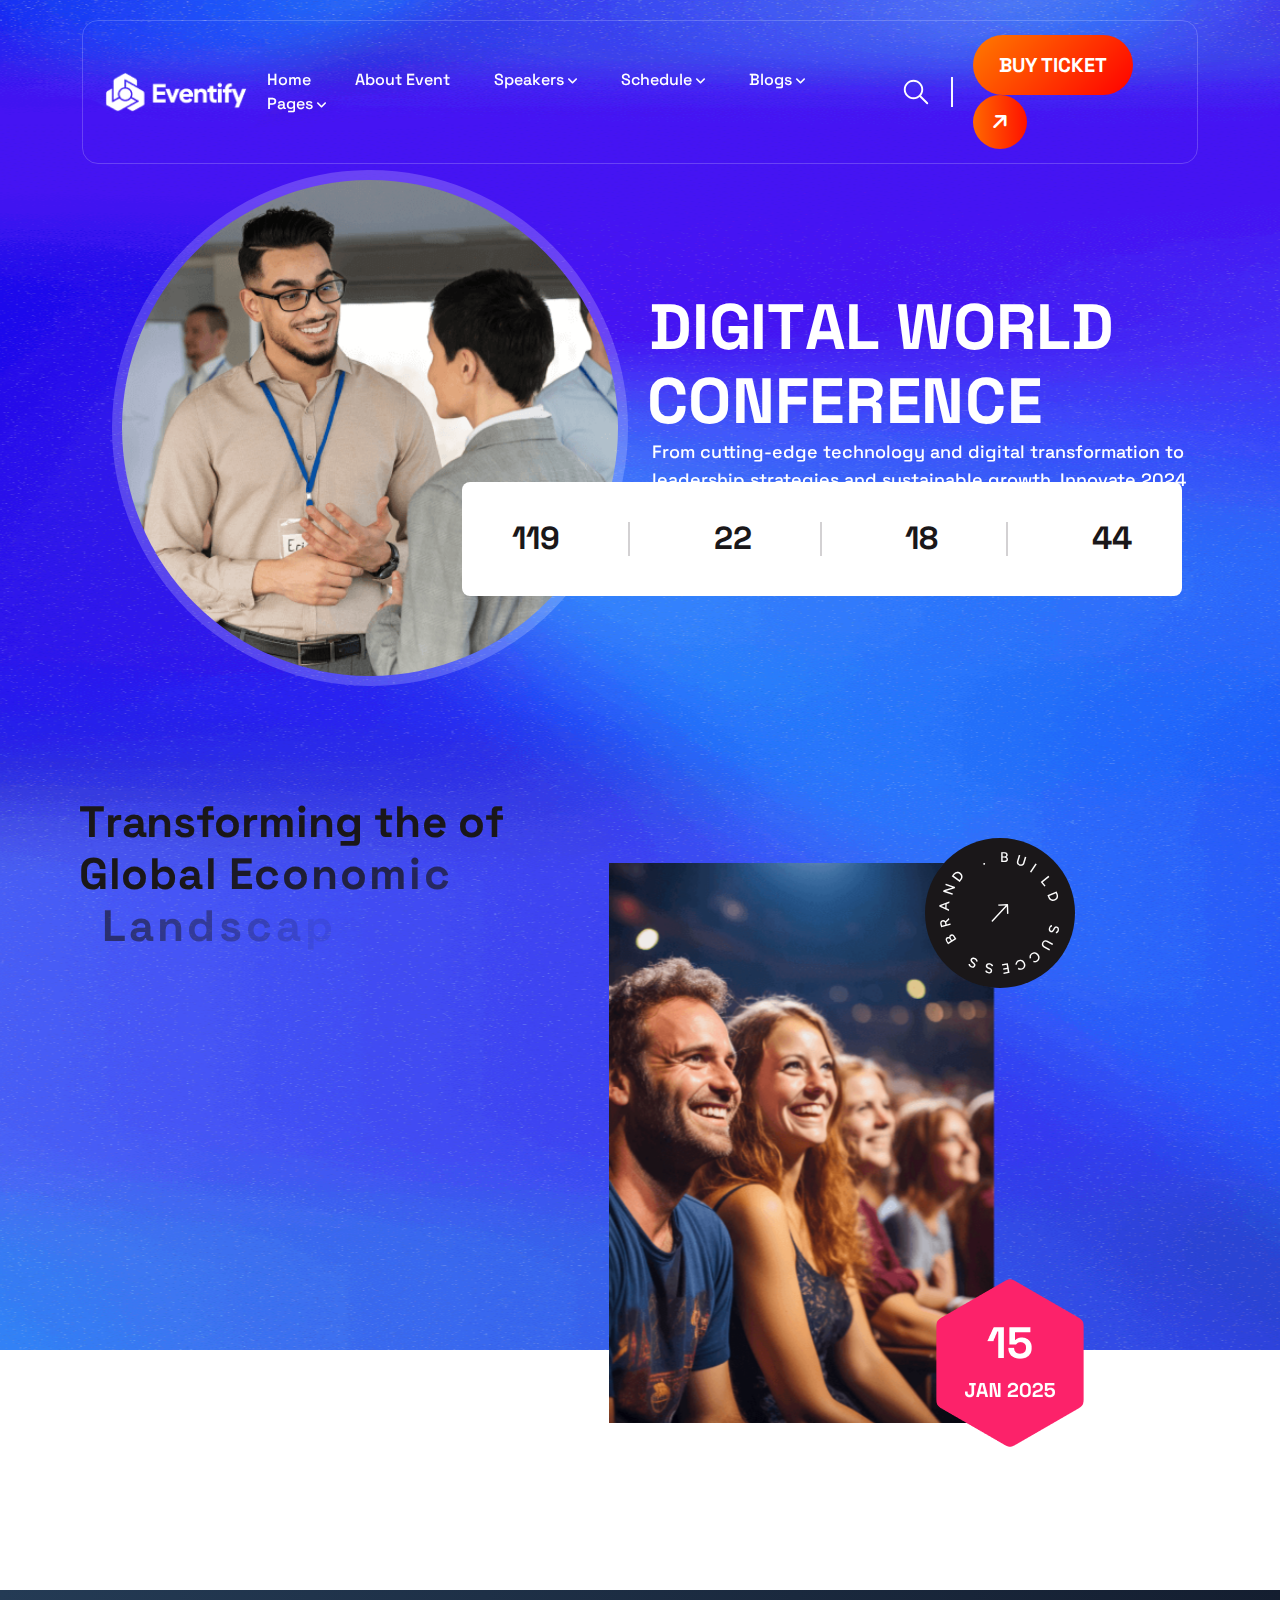
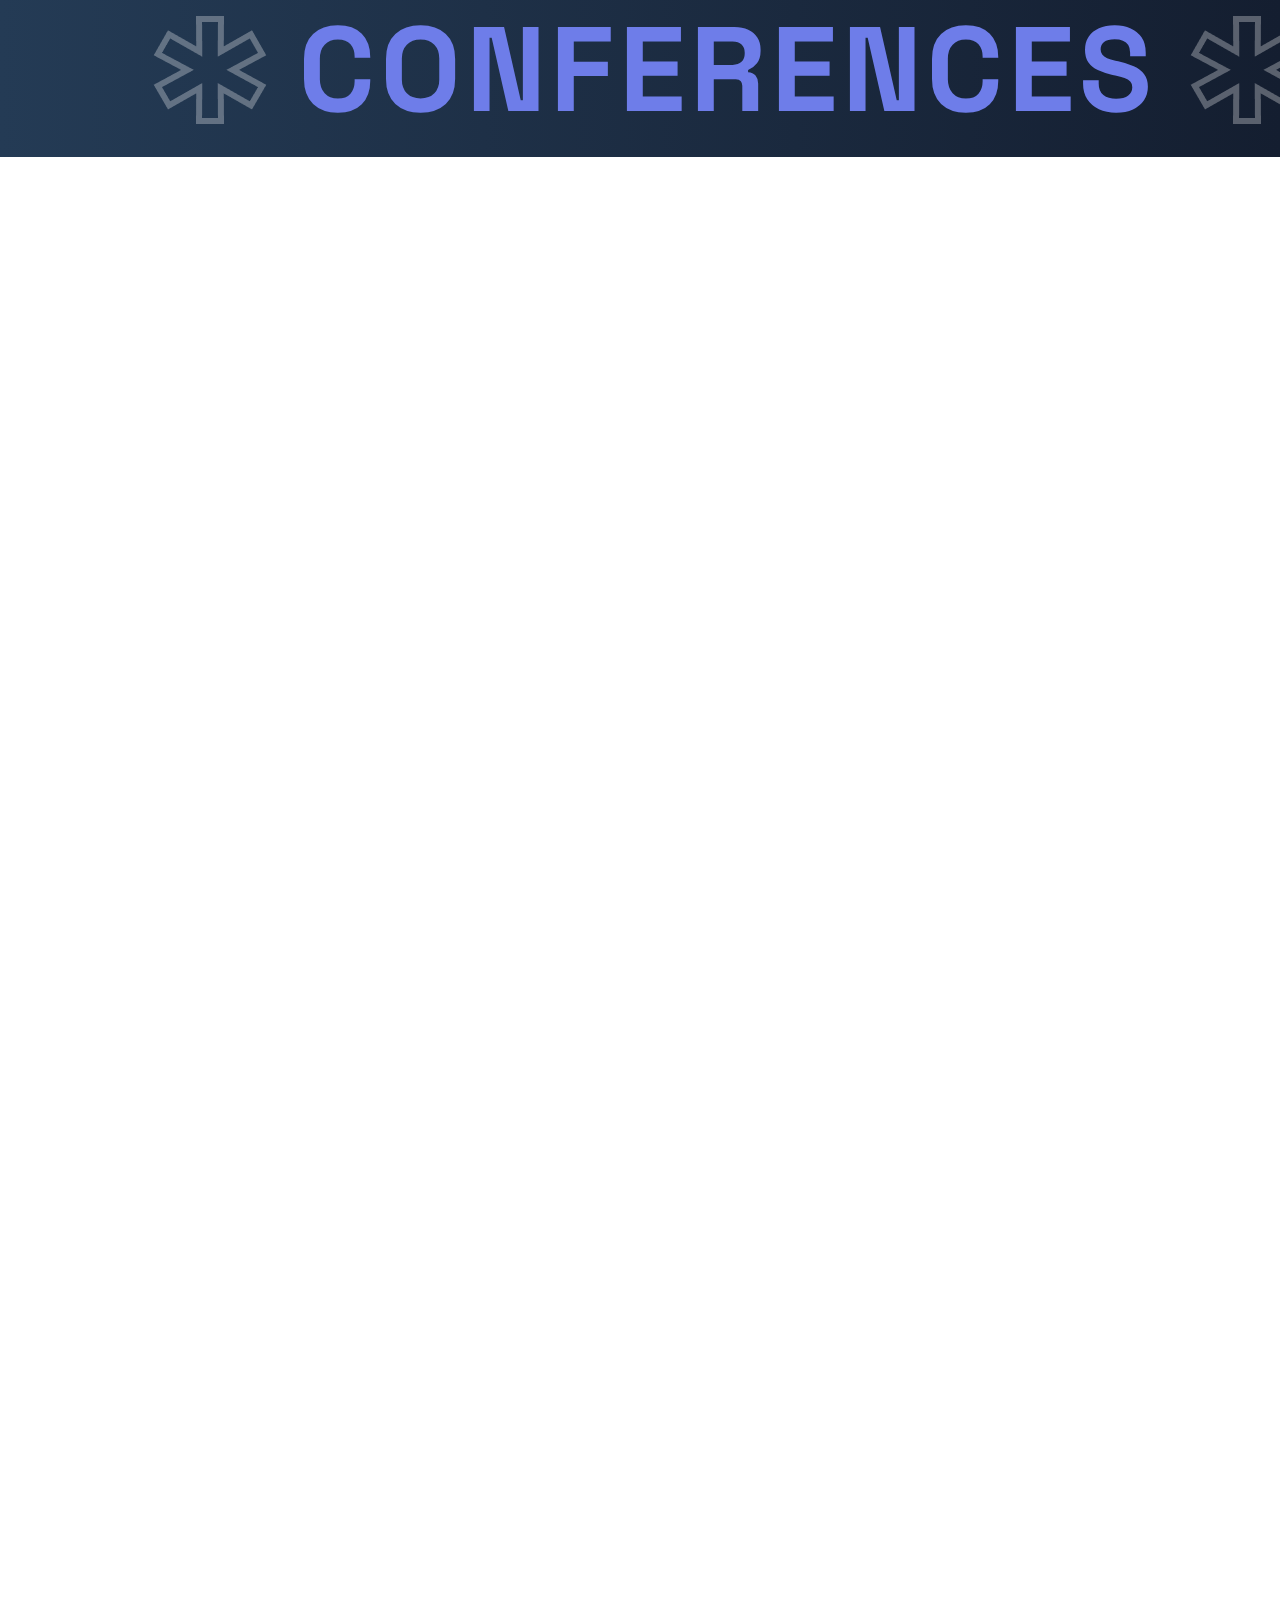
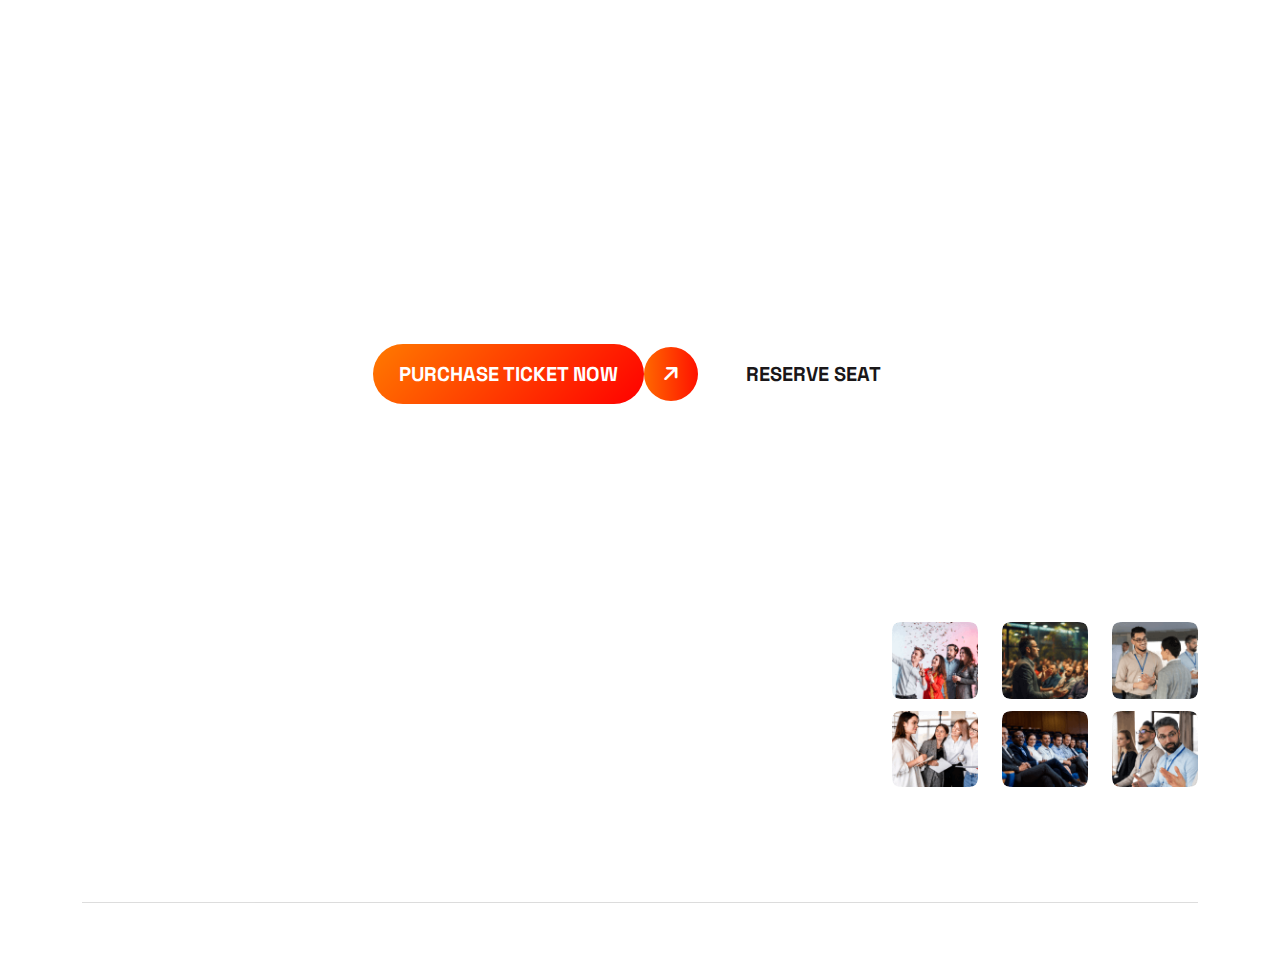
==== index.html @ be61354d "Initial commit" ====
<!DOCTYPE html>
<html lang="en">

<head>
	<meta charset="UTF-8" />
	<meta name="viewport" content="width=device-width, initial-scale=1.0" />
	<title>Eventify- Event And Conference Theme</title>

	<!--=====FAB ICON=======-->
	<link rel="shortcut icon" href="assets/img/logo/fav-logo1.png" />

	<!--===== CSS LINK =======-->
	<link rel="stylesheet" href="assets/css/vendor/bootstrap.min.css" />
	<link rel="stylesheet" href="assets/css/vendor/aos.css" />
	<link rel="stylesheet" href="assets/css/vendor/fontawesome.css" />
	<link rel="stylesheet" href="assets/css/vendor/magnific-popup.css" />
	<link rel="stylesheet" href="assets/css/vendor/mobile.css" />
	<link rel="stylesheet" href="assets/css/vendor/owlcarousel.min.css" />
	<link rel="stylesheet" href="assets/css/vendor/sidebar.css" />
	<link rel="stylesheet" href="assets/css/vendor/slick-slider.css" />
	<link rel="stylesheet" href="assets/css/vendor/nice-select.css" />
	<link rel="stylesheet" href="assets/css/vendor/odometer.css" />
	<link rel="stylesheet" href="assets/css/main.css" />

	<!--=====  JS SCRIPT LINK =======-->
	<script src="assets/js/vendor/jquery-3.7.1.min.js"></script>
</head>

<body class="homepage5-body">
	<img src="assets/img/bg/body-bg1.png" alt="" class="body-bg1" id="body-bg1" />
	<!-- Popup Section -->
	<div id="popup" class="popup-overlay d-none">
		<div class="popup-content">
			<span class="close-btn" id="close-popup">&times;</span>
			<div class="popup-icon">
				<img src="assets/img/logo/popup-logo.png" alt="" />
			</div>
			<div class="space32"></div>
			<div class="heading2">
				<h2>Grow your business with our agency</h2>
				<div class="space8"></div>
				<ul>
					<li><img src="assets/img/icons/check3.svg" alt="" />Elevate User Experience Expertise</li>
					<li><img src="assets/img/icons/check3.svg" alt="" /> Elevate Your UI/UX Skills Designer</li>
					<li><img src="assets/img/icons/check3.svg" alt="" />Join Leading UI/UX Event the Year</li>
				</ul>
			</div>
			<div class="space50"></div>
			<a class="vl-btn5" href="contact.html"><span class="demo">Buy Ticket Now</span><span class="arrow"><i
						class="fa-solid fa-arrow-right"></i></span>
			</a>
			<p class="no-thanks">No thanks</p>
		</div>
	</div>
	<!--===== PRELOADER STARTS =======-->
	<div class="preloader">
		<div class="loading-container">
			<div class="loading"></div>
			<div id="loading-icon"><img src="assets/img/logo/preloader.png" alt="" /></div>
		</div>
	</div>
	<!--===== PRELOADER ENDS =======-->

	<!--===== PAGE PROGRESS START=======-->
	<div class="paginacontainer">
		<div class="progress-wrap">
			<svg class="progress-circle svg-content" width="100%" height="100%" viewBox="-1 -1 102 102">
				<path d="M50,1 a49,49 0 0,1 0,98 a49,49 0 0,1 0,-98" />
			</svg>
		</div>
	</div>
	<!--===== PAGE PROGRESS END=======-->

	<!--=====HEADER START=======-->
	<header>
		<div class="header-area homepage5 header header-sticky d-none d-lg-block" id="header">
			<div class="container">
				<div class="row">
					<div class="col-lg-12">
						<div class="header-elements">
							<div class="site-logo">
								<a href="index.html"><img src="assets/img/logo/logo2.png" alt="" /></a>
							</div>
							<div class="main-menu">
								<ul>
									<li><a href="index.html">Home</a></li>
									<li><a href="about.html">About Event</a></li>
									<li>
										<a href="#">Speakers <i class="fa-solid fa-angle-down"></i></a>
										<ul class="dropdown-padding">
											<li><a href="speakers.html">Speakers</a></li>
											<li><a href="speakers-single.html">Speakers Details</a></li>
										</ul>
									</li>
									<li>
										<a href="#">Schedule <i class="fa-solid fa-angle-down"></i></a>
										<ul class="dropdown-padding">
											<li><a href="event.html">Our Event</a></li>
											<li><a href="event-schedule.html">Event Schedule</a></li>
											<li><a href="event-single.html">Event Details</a></li>
										</ul>
									</li>
									<li>
										<a href="#">Blogs <i class="fa-solid fa-angle-down"></i></a>
										<ul class="dropdown-padding">
											<li><a href="blog.html">Our Blog</a></li>
											<li><a href="blog-single.html">Blog Details</a></li>
										</ul>
									</li>
									<li>
										<a href="#">Pages <i class="fa-solid fa-angle-down"></i></a>
										<ul class="dropdown-padding">
											<li><a href="memories.html">Our Memories</a></li>
											<li><a href="pricing-plan.html">Pricing Plan</a></li>
											<li><a href="faq.html">FAQ,s</a></li>
											<li><a href="contact.html">Contact Us</a></li>
										</ul>
									</li>
								</ul>
							</div>
							<div class="btn-area">
								<div class="search-icon header__search header-search-btn">
									<a href="#"><img src="assets/img/icons/search1.svg" alt="" /></a>
								</div>
								<div class="btn-area1">
									<a class="vl-btn5" href="pricing-plan.html"><span class="demo">Buy
											Ticket</span><span class="arrow"><i
												class="fa-solid fa-arrow-right"></i></span>
									</a>
								</div>
							</div>

							<div class="header-search-form-wrapper">
								<div class="tx-search-close tx-close"><i class="fa-solid fa-xmark"></i></div>
								<div class="header-search-container">
									<form role="search" class="search-form">
										<input type="search" class="search-field" placeholder="Search …" value=""
											name="s" />
										<button type="submit" class="search-submit"><img
												src="assets/img/icons/search1.svg" alt="" /></button>
									</form>
								</div>
							</div>
							<div class="body-overlay"></div>
						</div>
					</div>
				</div>
			</div>
		</div>
	</header>
	<!--=====HEADER END =======-->

	<!--===== MOBILE HEADER STARTS =======-->
	<div class="mobile-header mobile-haeder5 d-block d-lg-none">
		<div class="container-fluid">
			<div class="col-12">
				<div class="mobile-header-elements">
					<div class="mobile-logo">
						<a href="index.html"><img src="assets/img/logo/logo1.png" alt="" /></a>
					</div>
					<div class="mobile-nav-icon dots-menu">
						<i class="fa-solid fa-bars-staggered"></i>
					</div>
				</div>
			</div>
		</div>
	</div>

	<div class="mobile-sidebar mobile-sidebar5">
		<div class="logosicon-area">
			<div class="logos">
				<img src="assets/img/logo/logo2.png" alt="" />
			</div>
			<div class="menu-close">
				<i class="fa-solid fa-xmark"></i>
			</div>
		</div>
		<div class="mobile-nav mobile-nav1">
			<ul class="mobile-nav-list nav-list1">
				<li><a href="index.html">Home</a></li>
				<li><a href="about.html">About Event</a></li>
				<li>
					<a href="features.html">Speakers</a>
					<ul class="sub-menu">
						<li><a href="speakers.html">Speakers</a></li>
						<li><a href="speakers-single.html">Speakers Details</a></li>
					</ul>
				</li>
				<li>
					<a href="features.html">Schedule</a>
					<ul class="sub-menu">
						<li><a href="event.html">Our Event</a></li>
						<li><a href="event-schedule.html">Event Schedule</a></li>
						<li><a href="event-single.html">Event Details</a></li>
					</ul>
				</li>
				<li>
					<a href="#">Blogs</a>
					<ul class="sub-menu">
						<li><a href="blog.html">Our Blog</a></li>
						<li><a href="blog-single.html">Blog Details</a></li>
					</ul>
				</li>
				<li>
					<a href="#">Pages</a>
					<ul class="sub-menu">
						<li><a href="memories.html">Our Memories</a></li>
						<li><a href="pricing-plan.html">Pricing Plan</a></li>
						<li><a href="faq.html">FAQ,s</a></li>
						<li><a href="contact.html">Contact Us</a></li>
					</ul>
				</li>
				<li><a href="contact.html">Contact Us</a></li>
			</ul>
			<div class="allmobilesection">
				<a class="vl-btn5" href="contact.html"><span class="demo">Contact Us</span><span class="arrow"><i
							class="fa-solid fa-arrow-right"></i></span>
				</a>
				<div class="single-footer">
					<h3>Contact Info</h3>
					<div class="footer1-contact-info">
						<div class="contact-info-single">
							<div class="contact-info-icon">
								<span><i class="fa-solid fa-phone-volume"></i></span>
							</div>
							<div class="contact-info-text">
								<a href="tel:+3(924)4596512">+3(924)4596512</a>
							</div>
						</div>
						<div class="contact-info-single">
							<div class="contact-info-icon">
								<span><i class="fa-solid fa-envelope"></i></span>
							</div>
							<div class="contact-info-text">
								<a href="mailto:info@example.com">info@example.com</a>
							</div>
						</div>
						<div class="single-footer">
							<h3>Our Location</h3>
							<div class="contact-info-single">
								<div class="contact-info-icon">
									<span><i class="fa-solid fa-location-dot"></i></span>
								</div>
								<div class="contact-info-text">
									<a href="mailto:info@example.com">55 East Birchwood Ave.Brooklyn, <br />
										New York 11201,United States</a>
								</div>
							</div>
						</div>
						<div class="single-footer">
							<h3>Social Links</h3>
							<div class="social-links-mobile-menu">
								<ul>
									<li>
										<a href="#"><i class="fa-brands fa-facebook-f"></i></a>
									</li>
									<li>
										<a href="#"><i class="fa-brands fa-instagram"></i></a>
									</li>
									<li>
										<a href="#"><i class="fa-brands fa-linkedin-in"></i></a>
									</li>
									<li>
										<a href="#"><i class="fa-brands fa-youtube"></i></a>
									</li>
								</ul>
							</div>
						</div>
					</div>
				</div>
			</div>
		</div>
	</div>
	<!--===== MOBILE HEADER STARTS =======-->

	<!--===== HERO AREA STARTS =======-->
	<div class="hero7-section-area attent1-section-area">
		<div class="container">
			<div class="row">
				<div class="col-lg-12">
					<div class="tab-container">
						<div class="row">
							<div class="col-lg-6">
								<div class="tab-content" id="tab-content">
									<div class="about3-images">
										<div class="img1" data-aos="zoom-in" data-aos-duration="1000">
											<img src="assets/img/all-images/hero/hero-img9.png" alt="">
										</div>
									</div>
								</div>
							</div>
							<div class="col-lg-6">
								<div class="heading-area sp9">
									<h1 class="text-anime-style-3">Digital World  Conference</h1>
									<p>From cutting-edge technology and digital transformation to leadership strategies
										and
										sustainable growth, Innovate 2024 provide.</p>
									<div class="space32"></div>
								</div>
							</div>
						</div>
					</div>
				</div>
			</div>
			<div class="row">
				<div class="col-lg-4">

				</div>
				<div class="col-lg-7">
					<div class="timer-btn-area">
						<div class="timer">
							<div class="time-box">
								<span id="days" class="time-value">119</span>
								<br>
							</div>
							<div class="space14"></div>
							<div class="time-box">
								<span id="hours" class="time-value">22</span>
								<br>
							</div>
							<div class="space14"></div>
							<div class="time-box">
								<span id="minutes" class="time-value">18</span>
								<br>
							</div>
							<div class="space14"></div>
							<div class="time-box box2">
								<span id="seconds" class="time-value">44</span>
								<br>
							</div>
						</div>
					</div>
					<!-- <div class="timer-btn-area d-none">
									<div class="timer">
										<div class="time-box">
											<span id="days1" class="time-value">119</span>
											<br>
										</div>
										<div class="space14"></div>
										<div class="time-box">
											<span id="hours1" class="time-value">22</span>
											<br>
										</div>
										<div class="space14"></div>
										<div class="time-box">
											<span id="minutes1" class="time-value">18</span>
											<br>
										</div>
										<div class="space14"></div>
										<div class="time-box box2">
											<span id="seconds1" class="time-value">44</span>
											<br>
										</div>
									</div>
								</div> -->
				</div>
			</div>

		</div>
	</div>
	<!--===== HERO AREA ENDS =======-->

	<!--=====  Why Attend AREA STARTS =======-->
	<div class="about7-section-area">
		<div class="container">
			<div class="row align-items-center">
				<div class="col-lg-6">
					<div class="about-header-area heading10">
						<h2 class="text-anime-style-3">Transforming the of Global Economic Landscape</h2>
						<div class="space16"></div>
						<p data-aos="fade-left" data-aos-duration="900">Our mission at Economy Event to drive meaningful
							dialogue, foster collaboration, spark innovative solutions for sustainable economic.</p>
						<div class="space32"></div>
						<div class="about-auhtor-box" data-aos="fade-left" data-aos-duration="1000">
							<div class="icons">
								<img src="assets/img/icons/about-icon1.svg" alt="">
							</div>
							<div class="text">
								<a href="#">ECollaborating for Economic Impact</a>
								<div class="space12"></div>
								<p>This event brings together economists business leaders policymakers, and innovators
									from around the globe.</p>
							</div>
						</div>
						<div class="space20"></div>
						<div class="about-auhtor-box" data-aos="fade-left" data-aos-duration="1100">
							<div class="icons">
								<img src="assets/img/icons/about-icon2.svg" alt="">
							</div>
							<div class="text">
								<a href="#">Where Ideas Shape the Economy</a>
								<div class="space12"></div>
								<p>With a focus on topics such as global trade, financial technology, sustainable
									development, and policy.</p>
							</div>
						</div>
						<div class="space32"></div>
						<div class="btn-area1" data-aos="fade-left" data-aos-duration="1200">
							<a href="contact.html" class="vl-btn7">Become an Attendee <span><i
										class="fa-solid fa-arrow-right"></i></span></a>
						</div>
					</div>
				</div>
				<div class="col-lg-6">
					<div class="about-all-images">
						<div class="img1 image-anime reveal">
							<img src="assets/img/all-images/about/about-img17.png" alt="">
						</div>
						<div class="img2 image-anime reveal">
							<img src="assets/img/all-images/about/about-img18.png" alt="">
						</div>
						<div class="arrow-btn">
							<a href="#">
								<div class="content" bis_skin_checked="1">
									<h6 class="circle rotateme">Build Success Brand .</h6>
								</div>
								<img src="assets/img/icons/arrow1.svg" alt="" class="arrow1">
							</a>
						</div>
						<img src="assets/img/elements/elements37.png" alt="" class="elements37">
					</div>
				</div>
			</div>
		</div>
	</div>
	<!--=====  Why Attend AREA ENDS =======-->

	<!--===== OTHERS AREA STARTS =======-->
	<div class="brands5-section-area sp2">
		<div class="marquee-container">
			<div class="marquee-content" id="marquee-content">
				<span class="marquee-item"><img src="assets/img/elements/elements32.png" alt="" /> conferences</span>
				<span class="marquee-item"><img src="assets/img/elements/elements32.png" alt="" /> DIGITAL</span>
				<span class="marquee-item"><img src="assets/img/elements/elements32.png" alt="" /> EXPERIENCE</span>
				<span class="marquee-item"><img src="assets/img/elements/elements32.png" alt="" /> EVENT</span>

				<span class="marquee-item"><img src="assets/img/elements/elements32.png" alt="" /> conferences</span>
				<span class="marquee-item"><img src="assets/img/elements/elements32.png" alt="" /> DIGITAL</span>
				<span class="marquee-item"><img src="assets/img/elements/elements32.png" alt="" /> EXPERIENCE</span>
				<span class="marquee-item"><img src="assets/img/elements/elements32.png" alt="" /> EVENT</span>

				<span class="marquee-item"><img src="assets/img/elements/elements32.png" alt="" /> conferences</span>
				<span class="marquee-item"><img src="assets/img/elements/elements32.png" alt="" /> DIGITAL</span>
				<span class="marquee-item"><img src="assets/img/elements/elements32.png" alt="" /> EXPERIENCE</span>
				<span class="marquee-item"><img src="assets/img/elements/elements32.png" alt="" /> EVENT</span>
			</div>
		</div>
	</div>
	<!--===== OTHERS AREA ENDS =======-->

	<!--===== EVENT AREA STARTS =======-->
	<div class="event5-section-area">
		<div class="container">
			<div class="row">
				<div class="col-lg-8 m-auto">
					<div class="event2-header heading8 text-center space-margin80">
						<h5><img src="assets/img/icons/sub-logo1.svg" alt="" /> Event Schedule</h5>
						<div class="space32"></div>
						<h2 class="text-anime-style-3">Digital event <span>lists</span></h2>
					</div>
				</div>
			</div>
			<div class="row">
				<div class="col-lg-12" data-aos="fade-up" data-aos-duration="1000">
					<div class="event-widget-area">
						<div class="row">
							<div class="col-lg-1"></div>
							<div class="col-lg-10 m-auto">
								<div class="event2-boxarea box1">
									<h1 class="active">01</h1>
									<div class="row align-items-center">
										<div class="col-lg-5">
											<div class="img1">
												<img src="assets/img/all-images/event/event-img9.png" alt="" />
											</div>
										</div>
										<div class="col-lg-1"></div>
										<div class="col-lg-6">
											<div class="content-area">
												<ul>
													<li>
														<a href="#"><img src="assets/img/icons/clock1.svg"
																alt="" />10.00 AM -12.00 PM <span> | </span></a>
													</li>
													<li>
														<a href="#"><img src="assets/img/icons/location1.svg"
																alt="" />26/C Asana, New York </a>
													</li>
												</ul>
												<div class="space20"></div>
												<a href="event-single.html" class="head">Elevate User Experience
													Expertise</a>
												<div class="space24"></div>
												<div class="author-area">
													<div class="autho-name-area">
														<div class="img1">
															<img src="assets/img/all-images/testimonials/testimonial-img1.png"
																alt="" />
														</div>
														<div class="text">
															<a href="speakers.html">Alex Roberton</a>
															<div class="space8"></div>
															<p>UI/UX Designer</p>
														</div>
													</div>

													<div class="autho-name-area"
														style="padding: 0 0 0 12px; border: none">
														<div class="img1">
															<img src="assets/img/all-images/testimonials/testimonial-img2.png"
																alt="" />
														</div>
														<div class="text">
															<a href="speakers.html">Alexys Archer</a>
															<div class="space8"></div>
															<p>WP Developer</p>
														</div>
													</div>
												</div>
												<div class="space24"></div>
												<div class="btn-area1">
													<a href="pricing-plan.html" class="vl-btn5"><span class="demo">Buy
															ticket</span><span class="arrow"><i
																class="fa-solid fa-arrow-right"></i></span></a>
												</div>
											</div>
										</div>
									</div>
								</div>
							</div>
						</div>
						<div class="space48"></div>
						<div class="row">
							<div class="col-lg-1"></div>
							<div class="col-lg-10 m-auto">
								<div class="event2-boxarea box1">
									<h1 class="active">02</h1>
									<div class="row align-items-center">
										<div class="col-lg-6">
											<div class="content-area">
												<ul>
													<li>
														<a href="#"><img src="assets/img/icons/clock1.svg"
																alt="" />10.00 AM -12.00 PM <span> | </span></a>
													</li>
													<li>
														<a href="#"><img src="assets/img/icons/location1.svg"
																alt="" />26/C Asana, New York </a>
													</li>
												</ul>
												<div class="space20"></div>
												<a href="event-single.html" class="head">Elevate User Experience
													Expertise</a>
												<div class="space24"></div>
												<div class="author-area">
													<div class="autho-name-area">
														<div class="img1">
															<img src="assets/img/all-images/testimonials/testimonial-img1.png"
																alt="" />
														</div>
														<div class="text">
															<a href="speakers.html">Alex Roberton</a>
															<div class="space8"></div>
															<p>UI/UX Designer</p>
														</div>
													</div>

													<div class="autho-name-area"
														style="padding: 0 0 0 12px; border: none">
														<div class="img1">
															<img src="assets/img/all-images/testimonials/testimonial-img2.png"
																alt="" />
														</div>
														<div class="text">
															<a href="speakers.html">Alexys Archer</a>
															<div class="space8"></div>
															<p>WP Developer</p>
														</div>
													</div>
												</div>
												<div class="space24"></div>
												<div class="btn-area1">
													<a href="pricing-plan.html" class="vl-btn5"><span class="demo">Buy
															ticket</span><span class="arrow"><i
																class="fa-solid fa-arrow-right"></i></span></a>
												</div>
											</div>
											<div class="space30 d-lg-none d-block"></div>
										</div>

										<div class="col-lg-5">
											<div class="img1">
												<img src="assets/img/all-images/event/event-img10.png" alt="" />
											</div>
										</div>
									</div>
								</div>
							</div>
						</div>
						<div class="space30"></div>
						<div class="row">
							<div class="col-lg-1"></div>
							<div class="col-lg-10 m-auto">
								<div class="event2-boxarea box1">
									<h1 class="active">03</h1>
									<div class="row align-items-center">
										<div class="col-lg-5">
											<div class="img1">
												<img src="assets/img/all-images/event/event-img11.png" alt="" />
											</div>
										</div>
										<div class="col-lg-1"></div>
										<div class="col-lg-6">
											<div class="content-area">
												<ul>
													<li>
														<a href="#"><img src="assets/img/icons/clock1.svg"
																alt="" />10.00 AM -12.00 PM <span> | </span></a>
													</li>
													<li>
														<a href="#"><img src="assets/img/icons/location1.svg"
																alt="" />26/C Asana, New York </a>
													</li>
												</ul>
												<div class="space20"></div>
												<a href="event-single.html" class="head">Elevate User Experience
													Expertise</a>
												<div class="space24"></div>
												<div class="author-area">
													<div class="autho-name-area">
														<div class="img1">
															<img src="assets/img/all-images/testimonials/testimonial-img1.png"
																alt="" />
														</div>
														<div class="text">
															<a href="speakers.html">Alex Roberton</a>
															<div class="space8"></div>
															<p>UI/UX Designer</p>
														</div>
													</div>

													<div class="autho-name-area"
														style="padding: 0 0 0 12px; border: none">
														<div class="img1">
															<img src="assets/img/all-images/testimonials/testimonial-img2.png"
																alt="" />
														</div>
														<div class="text">
															<a href="speakers.html">Alexys Archer</a>
															<div class="space8"></div>
															<p>WP Developer</p>
														</div>
													</div>
												</div>
												<div class="space24"></div>
												<div class="btn-area1">
													<a href="pricing-plan.html" class="vl-btn5"><span class="demo">Buy
															ticket</span><span class="arrow"><i
																class="fa-solid fa-arrow-right"></i></span></a>
												</div>
											</div>
										</div>
									</div>
								</div>
							</div>
						</div>
					</div>
				</div>
			</div>
		</div>
	</div>
	<!--===== EVENT AREA ENDS =======-->

	<!--===== COUNTDOWN AREA STARTS =======-->
	<div class="others5-section-area sp7">
		<div class="container">
			<div class="row">
				<div class="col-lg-9 m-auto">
					<div class="heading8 text-center space-margin80">
						<h5><img src="assets/img/icons/sub-logo1.svg" alt="" />our event countdown</h5>
						<div class="space32"></div>
						<h2>Event <span>Countdown</span></h2>
					</div>
				</div>
			</div>
			<div class="row">
				<div class="col-lg-3 col-md-6">
					<div class="cta-counter-box">
						<img src="assets/img/elements/elements23.png" alt="" class="elements23 keyframe5" />
						<h2><span id="days1" class="time-value">49</span></h2>
					</div>
					<div class="space50 d-lg-none d-block"></div>
				</div>
				<div class="col-lg-3 col-md-6">
					<div class="cta-counter-box">
						<img src="assets/img/elements/elements23.png" alt="" class="elements23 keyframe5" />
						<h2><span id="hours1" class="time-value">49</span></h2>
					</div>
					<div class="space50 d-lg-none d-block"></div>
				</div>
				<div class="col-lg-3 col-md-6">
					<div class="cta-counter-box">
						<img src="assets/img/elements/elements23.png" alt="" class="elements23 keyframe5" />
						<h2><span id="minutes1" class="time-value">49</span></h2>
					</div>
				</div>
				<div class="col-lg-3 col-md-6">
					<div class="cta-counter-box">
						<img src="assets/img/elements/elements23.png" alt="" class="elements23 keyframe5" />
						<h2><span id="seconds1" class="time-value">49</span></h2>
					</div>
				</div>
			</div>
			<div class="row">
				<div class="col-lg-12 m-auto">
					<div class="space60"></div>
					<div class="btn-area1 text-center">
						<a href="pricing-plan.html" class="vl-btn5"><span class="demo">purchase ticket now</span><span
								class="arrow"><i class="fa-solid fa-arrow-right"></i></span></a>
						<a href="contact.html" class="vl-btn5 btn2"><span class="demo">Reserve Seat</span></a>
					</div>
				</div>
			</div>
		</div>
	</div>
	<!--===== COUNTDOWN AREA ENDS =======-->

	<!--===== FOOTER AREA STARTS =======-->
	<div class="footer5-sertion-area">
		<div class="container">
			<div class="row">
				<div class="col-lg-3 col-md-6">
					<div class="footer-logo-area">
						<img src="assets/img/logo/logo1.png" alt="" />
						<div class="space16"></div>
						<p>We are committed to creating a platform where business leaders, innovators, and professionals
							can come together to exchange ideas</p>
						<div class="space24"></div>
						<ul>
							<li>
								<a href="#"><i class="fa-brands fa-facebook-f"></i></a>
							</li>
							<li>
								<a href="#"><i class="fa-brands fa-instagram"></i></a>
							</li>
							<li>
								<a href="#"><i class="fa-brands fa-linkedin-in"></i></a>
							</li>
							<li>
								<a href="#" class="m-0"><i class="fa-brands fa-pinterest-p"></i></a>
							</li>
						</ul>
					</div>
				</div>
				<div class="col-lg-2 col-md-6">
					<div class="link-content">
						<h3>Quick Links</h3>
						<ul>
							<li><a href="about.html">About Us</a></li>
							<li><a href="blog.html">Our Blogs</a></li>
							<li><a href="event.html">Event Listing</a></li>
							<li><a href="pricing-plan.html">Pricing Plan</a></li>
							<li><a href="contact.html">Contact Us</a></li>
						</ul>
					</div>
				</div>

				<div class="col-lg-3 col-md-6">
					<div class="link-content2">
						<h3>Contact Us</h3>
						<ul>
							<li>
								<a href="tel:+11234567890"><img src="assets/img/icons/phn1.svg" alt="" />+1 123 456
									7890</a>
							</li>
							<li>
								<a href="#"><img src="assets/img/icons/location1.svg" alt="" />Secret Location In The
									UK</a>
							</li>
							<li>
								<a href="mailto:eventifyevent@gmail.com"><img src="assets/img/icons/mail1.svg"
										alt="" />eventifyevent@gmail.com</a>
							</li>
							<li>
								<a href="#"> <img src="assets/img/icons/world1.svg" alt="" />eventifyevent.com</a>
							</li>
						</ul>
					</div>
				</div>
				<div class="col-lg-4 col-md-6">
					<div class="footer-social-box">
						<h3>Our Recent Event Gallery</h3>
						<div class="space12"></div>
						<div class="row">
							<div class="col-lg-4 col-md-4 col-4">
								<div class="img1">
									<img src="assets/img/all-images/footer/footer-img1.png" alt="" />
									<div class="icons">
										<a href="#"><i class="fa-brands fa-instagram"></i></a>
									</div>
								</div>
							</div>
							<div class="col-lg-4 col-md-4 col-4">
								<div class="img1">
									<img src="assets/img/all-images/footer/footer-img2.png" alt="" />
									<div class="icons">
										<a href="#"><i class="fa-brands fa-instagram"></i></a>
									</div>
								</div>
							</div>
							<div class="col-lg-4 col-md-4 col-4">
								<div class="img1">
									<img src="assets/img/all-images/footer/footer-img3.png" alt="" />
									<div class="icons">
										<a href="#"><i class="fa-brands fa-instagram"></i></a>
									</div>
								</div>
							</div>
							<div class="col-lg-4 col-md-4 col-4">
								<div class="img1">
									<img src="assets/img/all-images/footer/footer-img4.png" alt="" />
									<div class="icons">
										<a href="#"><i class="fa-brands fa-instagram"></i></a>
									</div>
								</div>
							</div>
							<div class="col-lg-4 col-md-4 col-4">
								<div class="img1">
									<img src="assets/img/all-images/footer/footer-img5.png" alt="" />
									<div class="icons">
										<a href="#"><i class="fa-brands fa-instagram"></i></a>
									</div>
								</div>
							</div>
							<div class="col-lg-4 col-md-4 col-4">
								<div class="img1">
									<img src="assets/img/all-images/footer/footer-img6.png" alt="" />
									<div class="icons">
										<a href="#"><i class="fa-brands fa-instagram"></i></a>
									</div>
								</div>
							</div>
						</div>
					</div>
				</div>
			</div>
			<div class="space60"></div>
			<div class="row">
				<div class="col-lg-12">
					<div class="copyright">
						<p>&copy; Copyright 2024 -Eventify. All Right Reserved</p>
					</div>
				</div>
			</div>
		</div>
	</div>
	<!--===== FOOTER AREA ENDS =======-->

	<!--===== JS SCRIPT LINK =======-->
	<script src="assets/js/vendor/bootstrap.min.js"></script>
	<script src="assets/js/vendor/fontawesome.js"></script>
	<script src="assets/js/vendor/aos.js"></script>
	<script src="assets/js/vendor/jquery.appear.js"></script>
	<script src="assets/js/vendor/jquery.odometer.min.js"></script>
	<script src="assets/js/vendor/sidebar.js"></script>
	<script src="assets/js/vendor/magnific-popup.js"></script>
	<script src="assets/js/vendor/gsap.min.js"></script>
	<script src="assets/js/vendor/ScrollTrigger.min.js"></script>
	<script src="assets/js/vendor/Splitetext.js"></script>
	<script src="assets/js/vendor/mobilemenu.js"></script>
	<script src="assets/js/vendor/owlcarousel.min.js"></script>
	<script src="assets/js/vendor/nice-select.js"></script>
	<script src="assets/js/vendor/waypoints.js"></script>
	<script src="assets/js/vendor/slick-slider.js"></script>
	<script src="assets/js/vendor/circle-progress.js"></script>
	<script src="assets/js/main.js"></script>
</body>

</html>
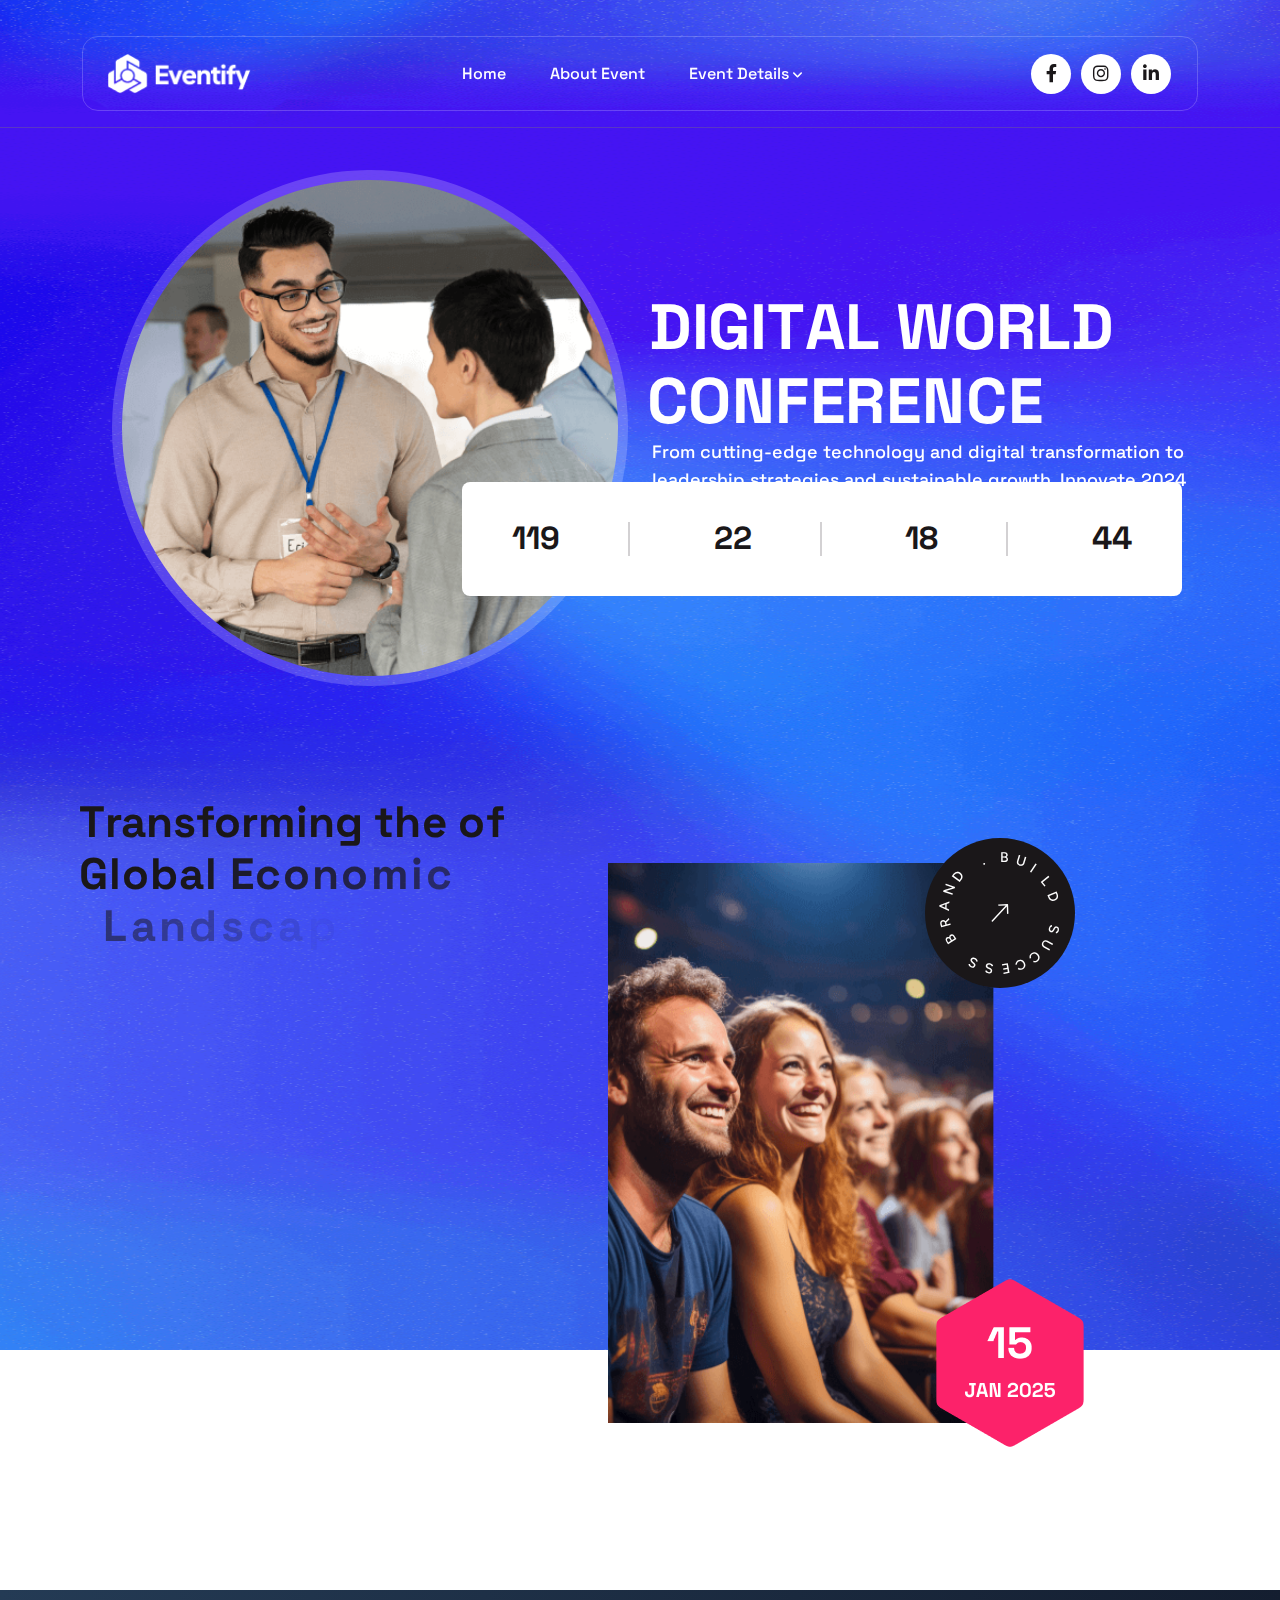
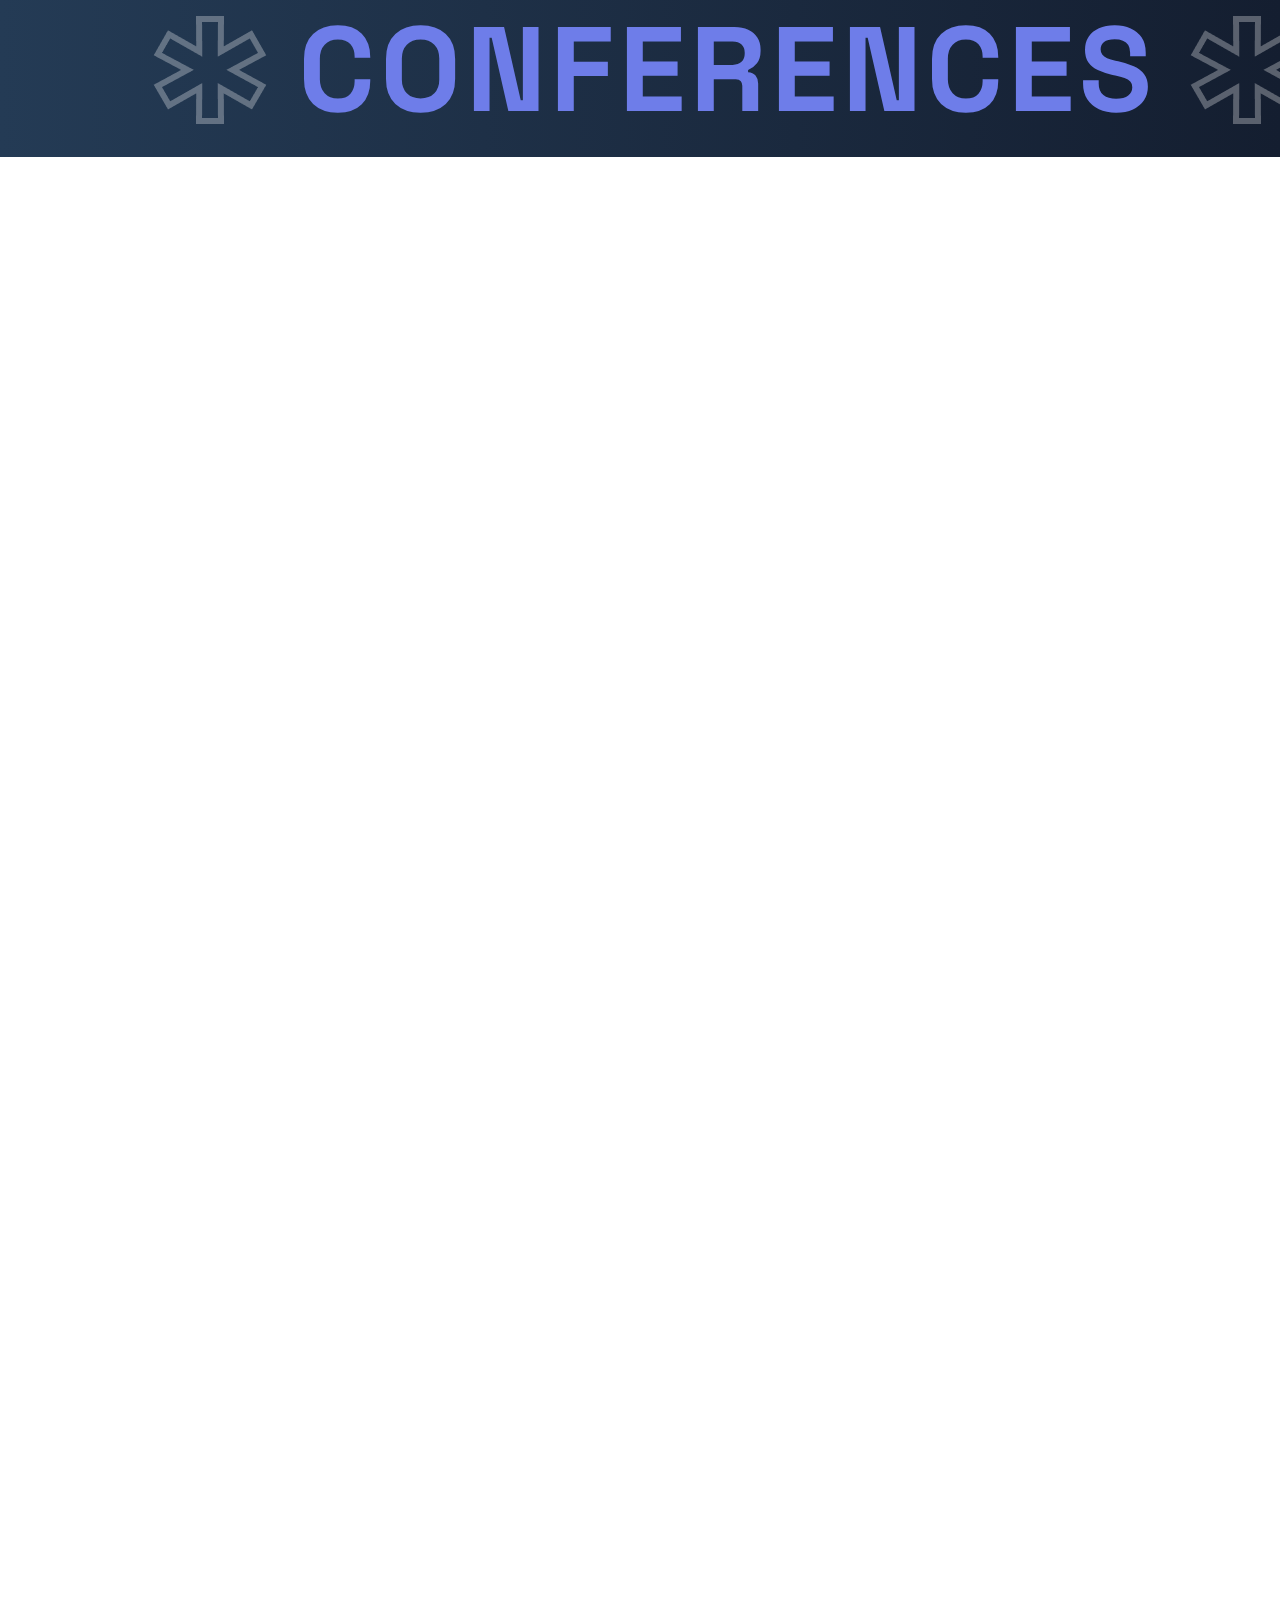
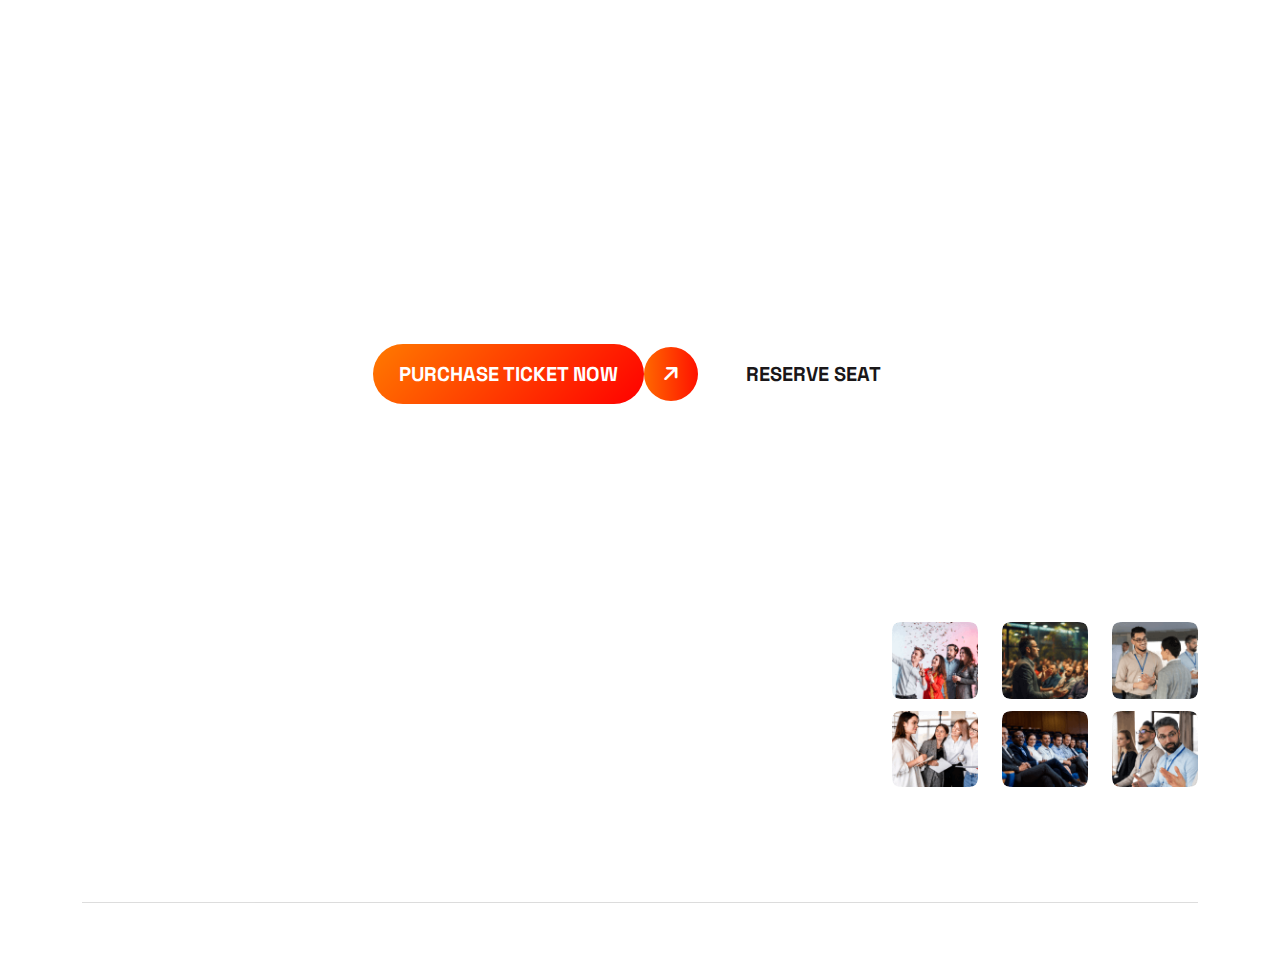
==== commit cea26a10: "header_update" ====
--- a/index.html
+++ b/index.html
@@ -26,7 +26,7 @@
 	<script src="assets/js/vendor/jquery-3.7.1.min.js"></script>
 </head>
 
-<body class="homepage5-body">
+<body class="homepage5-body homepage7-body">
 	<img src="assets/img/bg/body-bg1.png" alt="" class="body-bg1" id="body-bg1" />
 	<!-- Popup Section -->
 	<div id="popup" class="popup-overlay d-none">
@@ -73,7 +73,7 @@
 
 	<!--=====HEADER START=======-->
 	<header>
-		<div class="header-area homepage5 header header-sticky d-none d-lg-block" id="header">
+		<div class="header-area homepage5 homepage7 header header-sticky d-none d-lg-block" id="header">
 			<div class="container">
 				<div class="row">
 					<div class="col-lg-12">
@@ -86,60 +86,21 @@
 									<li><a href="index.html">Home</a></li>
 									<li><a href="about.html">About Event</a></li>
 									<li>
-										<a href="#">Speakers <i class="fa-solid fa-angle-down"></i></a>
+										<a href="#">Event Details <i class="fa-solid fa-angle-down"></i></a>
 										<ul class="dropdown-padding">
-											<li><a href="speakers.html">Speakers</a></li>
-											<li><a href="speakers-single.html">Speakers Details</a></li>
+											<li><a href="event.html">Agenda</a></li>
+											<li><a href="event-schedule.html">Speakers</a></li>
 										</ul>
 									</li>
-									<li>
-										<a href="#">Schedule <i class="fa-solid fa-angle-down"></i></a>
-										<ul class="dropdown-padding">
-											<li><a href="event.html">Our Event</a></li>
-											<li><a href="event-schedule.html">Event Schedule</a></li>
-											<li><a href="event-single.html">Event Details</a></li>
-										</ul>
-									</li>
-									<li>
-										<a href="#">Blogs <i class="fa-solid fa-angle-down"></i></a>
-										<ul class="dropdown-padding">
-											<li><a href="blog.html">Our Blog</a></li>
-											<li><a href="blog-single.html">Blog Details</a></li>
-										</ul>
-									</li>
-									<li>
-										<a href="#">Pages <i class="fa-solid fa-angle-down"></i></a>
-										<ul class="dropdown-padding">
-											<li><a href="memories.html">Our Memories</a></li>
-											<li><a href="pricing-plan.html">Pricing Plan</a></li>
-											<li><a href="faq.html">FAQ,s</a></li>
-											<li><a href="contact.html">Contact Us</a></li>
-										</ul>
-									</li>
+									
 								</ul>
 							</div>
 							<div class="btn-area">
-								<div class="search-icon header__search header-search-btn">
-									<a href="#"><img src="assets/img/icons/search1.svg" alt="" /></a>
-								</div>
-								<div class="btn-area1">
-									<a class="vl-btn5" href="pricing-plan.html"><span class="demo">Buy
-											Ticket</span><span class="arrow"><i
-												class="fa-solid fa-arrow-right"></i></span>
-									</a>
-								</div>
-							</div>
-
-							<div class="header-search-form-wrapper">
-								<div class="tx-search-close tx-close"><i class="fa-solid fa-xmark"></i></div>
-								<div class="header-search-container">
-									<form role="search" class="search-form">
-										<input type="search" class="search-field" placeholder="Search …" value=""
-											name="s" />
-										<button type="submit" class="search-submit"><img
-												src="assets/img/icons/search1.svg" alt="" /></button>
-									</form>
-								</div>
+								<ul>
+								  <li><a href="#"><i class="fa-brands fa-facebook-f"></i></a></li>
+								  <li><a href="#"><i class="fa-brands fa-instagram"></i></a></li>
+								  <li><a href="#"><i class="fa-brands fa-linkedin-in"></i></a></li>
+								</ul>
 							</div>
 							<div class="body-overlay"></div>
 						</div>
@@ -180,73 +141,16 @@
 				<li><a href="index.html">Home</a></li>
 				<li><a href="about.html">About Event</a></li>
 				<li>
-					<a href="features.html">Speakers</a>
+					<a href="features.html">Event Details</a>
 					<ul class="sub-menu">
-						<li><a href="speakers.html">Speakers</a></li>
-						<li><a href="speakers-single.html">Speakers Details</a></li>
+						<li><a href="speakers.html">Agenda</a></li>
+						<li><a href="speakers-single.html">Speakers</a></li>
 					</ul>
 				</li>
-				<li>
-					<a href="features.html">Schedule</a>
-					<ul class="sub-menu">
-						<li><a href="event.html">Our Event</a></li>
-						<li><a href="event-schedule.html">Event Schedule</a></li>
-						<li><a href="event-single.html">Event Details</a></li>
-					</ul>
-				</li>
-				<li>
-					<a href="#">Blogs</a>
-					<ul class="sub-menu">
-						<li><a href="blog.html">Our Blog</a></li>
-						<li><a href="blog-single.html">Blog Details</a></li>
-					</ul>
-				</li>
-				<li>
-					<a href="#">Pages</a>
-					<ul class="sub-menu">
-						<li><a href="memories.html">Our Memories</a></li>
-						<li><a href="pricing-plan.html">Pricing Plan</a></li>
-						<li><a href="faq.html">FAQ,s</a></li>
-						<li><a href="contact.html">Contact Us</a></li>
-					</ul>
-				</li>
-				<li><a href="contact.html">Contact Us</a></li>
 			</ul>
 			<div class="allmobilesection">
-				<a class="vl-btn5" href="contact.html"><span class="demo">Contact Us</span><span class="arrow"><i
-							class="fa-solid fa-arrow-right"></i></span>
-				</a>
 				<div class="single-footer">
-					<h3>Contact Info</h3>
 					<div class="footer1-contact-info">
-						<div class="contact-info-single">
-							<div class="contact-info-icon">
-								<span><i class="fa-solid fa-phone-volume"></i></span>
-							</div>
-							<div class="contact-info-text">
-								<a href="tel:+3(924)4596512">+3(924)4596512</a>
-							</div>
-						</div>
-						<div class="contact-info-single">
-							<div class="contact-info-icon">
-								<span><i class="fa-solid fa-envelope"></i></span>
-							</div>
-							<div class="contact-info-text">
-								<a href="mailto:info@example.com">info@example.com</a>
-							</div>
-						</div>
-						<div class="single-footer">
-							<h3>Our Location</h3>
-							<div class="contact-info-single">
-								<div class="contact-info-icon">
-									<span><i class="fa-solid fa-location-dot"></i></span>
-								</div>
-								<div class="contact-info-text">
-									<a href="mailto:info@example.com">55 East Birchwood Ave.Brooklyn, <br />
-										New York 11201,United States</a>
-								</div>
-							</div>
-						</div>
 						<div class="single-footer">
 							<h3>Social Links</h3>
 							<div class="social-links-mobile-menu">
@@ -259,9 +163,6 @@
 									</li>
 									<li>
 										<a href="#"><i class="fa-brands fa-linkedin-in"></i></a>
-									</li>
-									<li>
-										<a href="#"><i class="fa-brands fa-youtube"></i></a>
 									</li>
 								</ul>
 							</div>
--- a/assets/css/main.css
+++ b/assets/css/main.css
@@ -12232,7 +12232,7 @@
 .attent1-section-area .tab-container .nav-link.link1::before {
   position: absolute;
   content: "";
-  height: 500px;
+  height: 700px;
   width: 10px;
   border-radius: 2px;
   background: rgba(255, 255, 255, 0.2);
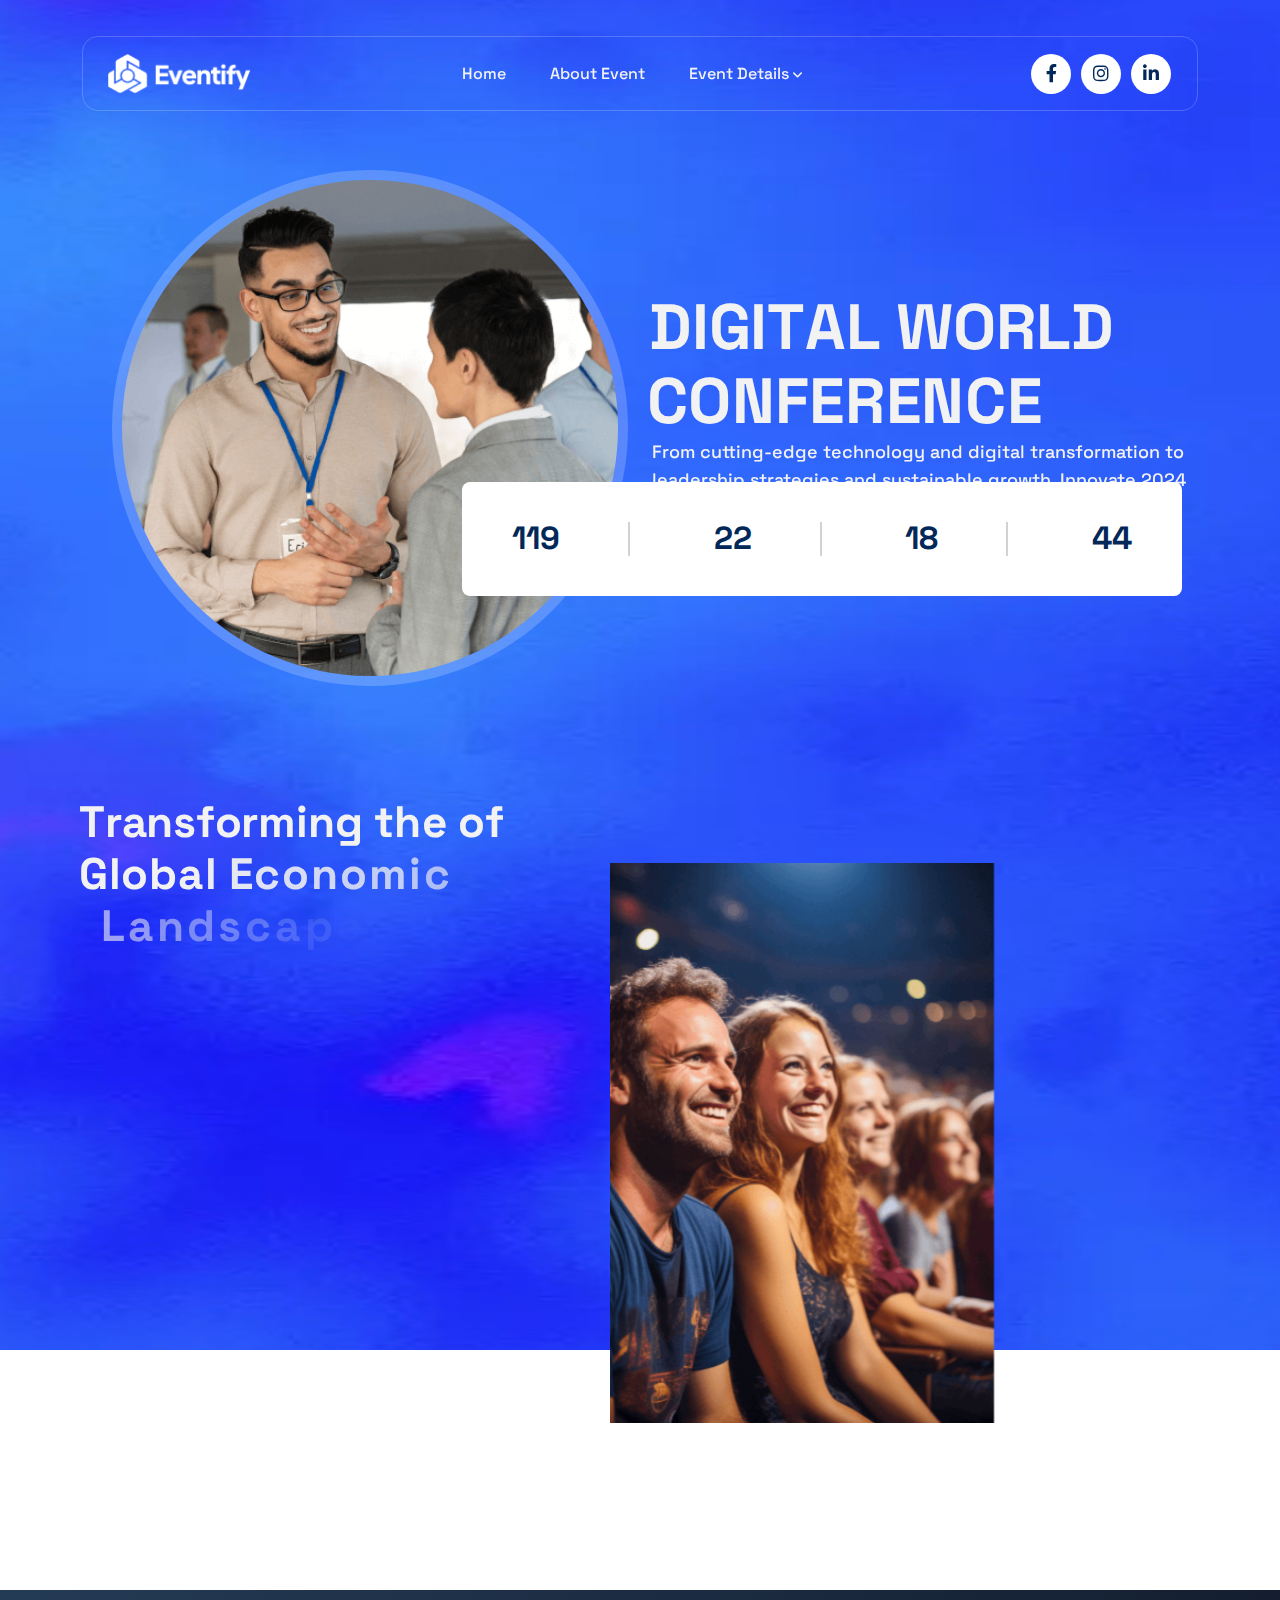
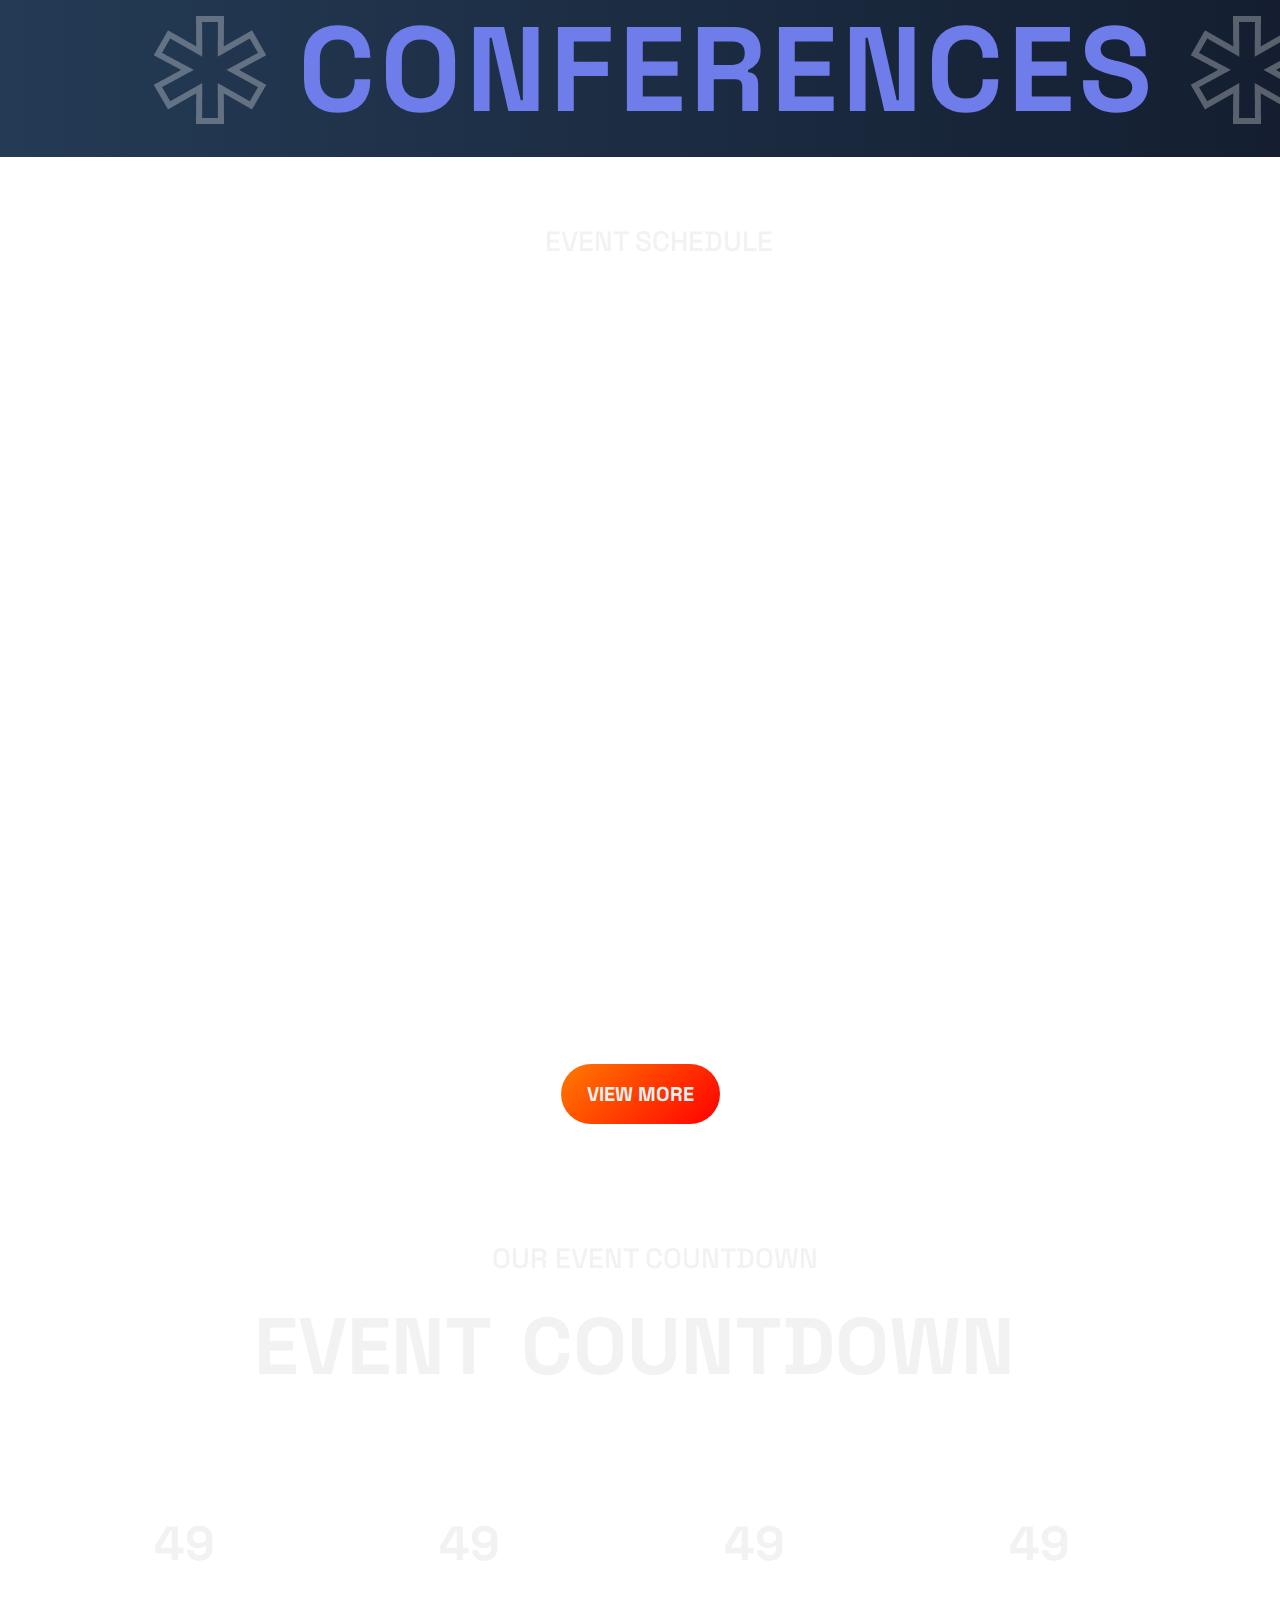
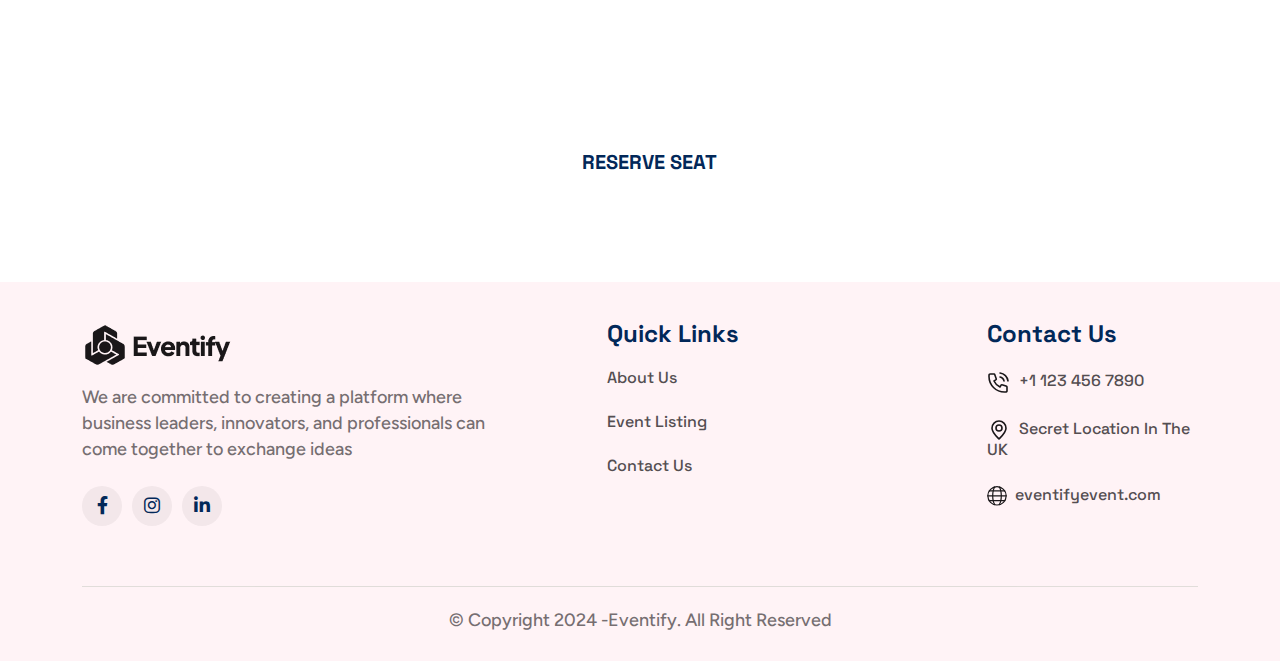
==== commit 2430805e: "updates" ====
--- a/index.html
+++ b/index.html
@@ -89,7 +89,7 @@
 										<a href="#">Event Details <i class="fa-solid fa-angle-down"></i></a>
 										<ul class="dropdown-padding">
 											<li><a href="event.html">Agenda</a></li>
-											<li><a href="event-schedule.html">Speakers</a></li>
+											<li><a href="speakers.html">Speakers</a></li>
 										</ul>
 									</li>
 									
@@ -143,8 +143,8 @@
 				<li>
 					<a href="features.html">Event Details</a>
 					<ul class="sub-menu">
-						<li><a href="speakers.html">Agenda</a></li>
-						<li><a href="speakers-single.html">Speakers</a></li>
+						<li><a href="event.html">Agenda</a></li>
+						<li><a href="speakers.html">Speakers</a></li>
 					</ul>
 				</li>
 			</ul>
@@ -172,7 +172,7 @@
 			</div>
 		</div>
 	</div>
-	<!--===== MOBILE HEADER STARTS =======-->
+	<!--===== MOBILE HEADER ENDS =======-->
 
 	<!--===== HERO AREA STARTS =======-->
 	<div class="hero7-section-area attent1-section-area">
@@ -310,15 +310,6 @@
 						<div class="img2 image-anime reveal">
 							<img src="assets/img/all-images/about/about-img18.png" alt="">
 						</div>
-						<div class="arrow-btn">
-							<a href="#">
-								<div class="content" bis_skin_checked="1">
-									<h6 class="circle rotateme">Build Success Brand .</h6>
-								</div>
-								<img src="assets/img/icons/arrow1.svg" alt="" class="arrow1">
-							</a>
-						</div>
-						<img src="assets/img/elements/elements37.png" alt="" class="elements37">
 					</div>
 				</div>
 			</div>
@@ -498,73 +489,13 @@
 								</div>
 							</div>
 						</div>
-						<div class="space30"></div>
-						<div class="row">
-							<div class="col-lg-1"></div>
-							<div class="col-lg-10 m-auto">
-								<div class="event2-boxarea box1">
-									<h1 class="active">03</h1>
-									<div class="row align-items-center">
-										<div class="col-lg-5">
-											<div class="img1">
-												<img src="assets/img/all-images/event/event-img11.png" alt="" />
-											</div>
-										</div>
-										<div class="col-lg-1"></div>
-										<div class="col-lg-6">
-											<div class="content-area">
-												<ul>
-													<li>
-														<a href="#"><img src="assets/img/icons/clock1.svg"
-																alt="" />10.00 AM -12.00 PM <span> | </span></a>
-													</li>
-													<li>
-														<a href="#"><img src="assets/img/icons/location1.svg"
-																alt="" />26/C Asana, New York </a>
-													</li>
-												</ul>
-												<div class="space20"></div>
-												<a href="event-single.html" class="head">Elevate User Experience
-													Expertise</a>
-												<div class="space24"></div>
-												<div class="author-area">
-													<div class="autho-name-area">
-														<div class="img1">
-															<img src="assets/img/all-images/testimonials/testimonial-img1.png"
-																alt="" />
-														</div>
-														<div class="text">
-															<a href="speakers.html">Alex Roberton</a>
-															<div class="space8"></div>
-															<p>UI/UX Designer</p>
-														</div>
-													</div>
-
-													<div class="autho-name-area"
-														style="padding: 0 0 0 12px; border: none">
-														<div class="img1">
-															<img src="assets/img/all-images/testimonials/testimonial-img2.png"
-																alt="" />
-														</div>
-														<div class="text">
-															<a href="speakers.html">Alexys Archer</a>
-															<div class="space8"></div>
-															<p>WP Developer</p>
-														</div>
-													</div>
-												</div>
-												<div class="space24"></div>
-												<div class="btn-area1">
-													<a href="pricing-plan.html" class="vl-btn5"><span class="demo">Buy
-															ticket</span><span class="arrow"><i
-																class="fa-solid fa-arrow-right"></i></span></a>
-												</div>
-											</div>
-										</div>
-									</div>
-								</div>
-							</div>
-						</div>
+					</div>
+				</div>
+			</div>
+			<div class="row">
+				<div class="col-lg-12 m-auto">
+					<div class="btn-area1 text-center">
+						<a href="contact.html" class="vl-btn5 btn2"><span class="demo">View More</span></a>
 					</div>
 				</div>
 			</div>
@@ -616,8 +547,6 @@
 				<div class="col-lg-12 m-auto">
 					<div class="space60"></div>
 					<div class="btn-area1 text-center">
-						<a href="pricing-plan.html" class="vl-btn5"><span class="demo">purchase ticket now</span><span
-								class="arrow"><i class="fa-solid fa-arrow-right"></i></span></a>
 						<a href="contact.html" class="vl-btn5 btn2"><span class="demo">Reserve Seat</span></a>
 					</div>
 				</div>
@@ -627,40 +556,30 @@
 	<!--===== COUNTDOWN AREA ENDS =======-->
 
 	<!--===== FOOTER AREA STARTS =======-->
-	<div class="footer5-sertion-area">
+	<div class="footer7-sertion-area">
 		<div class="container">
 			<div class="row">
-				<div class="col-lg-3 col-md-6">
+				<div class="col-lg-5 col-md-12">
 					<div class="footer-logo-area">
-						<img src="assets/img/logo/logo1.png" alt="" />
+						<img src="assets/img/logo/logo2.png" alt="">
 						<div class="space16"></div>
 						<p>We are committed to creating a platform where business leaders, innovators, and professionals
 							can come together to exchange ideas</p>
 						<div class="space24"></div>
 						<ul>
-							<li>
-								<a href="#"><i class="fa-brands fa-facebook-f"></i></a>
-							</li>
-							<li>
-								<a href="#"><i class="fa-brands fa-instagram"></i></a>
-							</li>
-							<li>
-								<a href="#"><i class="fa-brands fa-linkedin-in"></i></a>
-							</li>
-							<li>
-								<a href="#" class="m-0"><i class="fa-brands fa-pinterest-p"></i></a>
-							</li>
+							<li><a href="#"><i class="fa-brands fa-facebook-f"></i></a></li>
+							<li><a href="#"><i class="fa-brands fa-instagram"></i></a></li>
+							<li><a href="#"><i class="fa-brands fa-linkedin-in"></i></a></li>
 						</ul>
 					</div>
 				</div>
-				<div class="col-lg-2 col-md-6">
-					<div class="link-content">
+
+				<div class="col-lg-4 col-md-6">
+					<div class="link-content2">
 						<h3>Quick Links</h3>
 						<ul>
 							<li><a href="about.html">About Us</a></li>
-							<li><a href="blog.html">Our Blogs</a></li>
 							<li><a href="event.html">Event Listing</a></li>
-							<li><a href="pricing-plan.html">Pricing Plan</a></li>
 							<li><a href="contact.html">Contact Us</a></li>
 						</ul>
 					</div>
@@ -670,78 +589,12 @@
 					<div class="link-content2">
 						<h3>Contact Us</h3>
 						<ul>
-							<li>
-								<a href="tel:+11234567890"><img src="assets/img/icons/phn1.svg" alt="" />+1 123 456
-									7890</a>
-							</li>
-							<li>
-								<a href="#"><img src="assets/img/icons/location1.svg" alt="" />Secret Location In The
-									UK</a>
-							</li>
-							<li>
-								<a href="mailto:eventifyevent@gmail.com"><img src="assets/img/icons/mail1.svg"
-										alt="" />eventifyevent@gmail.com</a>
-							</li>
-							<li>
-								<a href="#"> <img src="assets/img/icons/world1.svg" alt="" />eventifyevent.com</a>
-							</li>
+							<li><a href="tel:+11234567890"><img src="assets/img/icons/phn1.svg" alt="">+1 123 456
+									7890</a></li>
+							<li><a href="#"><img src="assets/img/icons/location1.svg" alt="">Secret Location In The
+									UK</a></li>
+							<li><a href="#"> <img src="assets/img/icons/world1.svg" alt="">eventifyevent.com</a></li>
 						</ul>
-					</div>
-				</div>
-				<div class="col-lg-4 col-md-6">
-					<div class="footer-social-box">
-						<h3>Our Recent Event Gallery</h3>
-						<div class="space12"></div>
-						<div class="row">
-							<div class="col-lg-4 col-md-4 col-4">
-								<div class="img1">
-									<img src="assets/img/all-images/footer/footer-img1.png" alt="" />
-									<div class="icons">
-										<a href="#"><i class="fa-brands fa-instagram"></i></a>
-									</div>
-								</div>
-							</div>
-							<div class="col-lg-4 col-md-4 col-4">
-								<div class="img1">
-									<img src="assets/img/all-images/footer/footer-img2.png" alt="" />
-									<div class="icons">
-										<a href="#"><i class="fa-brands fa-instagram"></i></a>
-									</div>
-								</div>
-							</div>
-							<div class="col-lg-4 col-md-4 col-4">
-								<div class="img1">
-									<img src="assets/img/all-images/footer/footer-img3.png" alt="" />
-									<div class="icons">
-										<a href="#"><i class="fa-brands fa-instagram"></i></a>
-									</div>
-								</div>
-							</div>
-							<div class="col-lg-4 col-md-4 col-4">
-								<div class="img1">
-									<img src="assets/img/all-images/footer/footer-img4.png" alt="" />
-									<div class="icons">
-										<a href="#"><i class="fa-brands fa-instagram"></i></a>
-									</div>
-								</div>
-							</div>
-							<div class="col-lg-4 col-md-4 col-4">
-								<div class="img1">
-									<img src="assets/img/all-images/footer/footer-img5.png" alt="" />
-									<div class="icons">
-										<a href="#"><i class="fa-brands fa-instagram"></i></a>
-									</div>
-								</div>
-							</div>
-							<div class="col-lg-4 col-md-4 col-4">
-								<div class="img1">
-									<img src="assets/img/all-images/footer/footer-img6.png" alt="" />
-									<div class="icons">
-										<a href="#"><i class="fa-brands fa-instagram"></i></a>
-									</div>
-								</div>
-							</div>
-						</div>
 					</div>
 				</div>
 			</div>
--- a/assets/css/main.css
+++ b/assets/css/main.css
@@ -466,8 +466,8 @@
   }
 }
 :root {
-  --ztc-text-text-1: #fff;
-  --ztc-text-text-2: #1A1719;
+  --ztc-text-text-1: #F2F2F2;
+  --ztc-text-text-2: #022859;
   --ztc-text-text-3: #544E51;
   --ztc-text-text-4: #FFBA00;
   --ztc-text-text-5: #032530;
@@ -478,9 +478,9 @@
   --ztc-text-text-10: #FF3639;
   --ztc-text-text-11: #002466;
   --ztc-text-text-12: #363D4A;
-  --ztc-text-text-13: #2E4DFD;
+  --ztc-text-text-13: #11538C;
   --ztc-text-text-14: #FF6700;
-  --ztc-text-text-15: #FC226A;
+  --ztc-text-text-15: #6CBAD9;
   --ztc-text-text-16: #FF2D55;
   --ztc-text-text-17: #FD4E1A;
   --ztc-text-text-18: #0D0400;
@@ -493,13 +493,13 @@
   --ztc-bg-bg-5: #C0F037;
   --ztc-bg-bg-6: #131E20;
   --ztc-bg-bg-7: #FF3639;
-  --ztc-bg-bg-8: #002466;
+  --ztc-bg-bg-8: #022859;
   --ztc-bg-bg-9: #2E4DFD;
   --ztc-bg-bg-10: #FF6700;
-  --ztc-bg-bg-11: #FC226A;
+  --ztc-bg-bg-11: #11538C;
   --ztc-bg-bg-12: #FF2D55;
   --ztc-bg-bg-13: #0D0400;
-  --ztc-bg-bg-14: #4AF8BA;
+  --ztc-bg-bg-14: #418FBF;
   --ztc-border-border-1: #E5E7EB;
   --ztc-border-border-2: #dfdcdc;
   --ztc-font-size-font-s10: 10px;
@@ -968,7 +968,7 @@
 }
 
 .heading10 h2 {
-  color: var(--ztc-text-text-2);
+  color: var(--ztc-text-text-1);
   font-family: var(--ztc-family-font1);
   font-size: var(--ztc-font-size-font-s44);
   font-style: normal;
@@ -981,8 +981,11 @@
     line-height: 40px;
   }
 }
+.heading10>p {
+  color: var(--ztc-text-text-1)!important;
+}
 .heading10 p {
-  color: var(--ztc-text-text-3);
+  color: var(--ztc-text-text-19);
   font-family: var(--ztc-family-font1);
   font-size: var(--ztc-font-size-font-s18);
   font-style: normal;
@@ -1404,7 +1407,7 @@
   transition: all 0.4s;
   position: relative;
   z-index: 1;
-  background: var(--ztc-bg-bg-11);
+  background: var(--ztc-bg-bg-8);
   padding: 8px 8px 8px 20px;
   display: inline-block;
   border-radius: 100px;
@@ -1417,12 +1420,12 @@
   border-radius: 50%;
   transition: all 0.4s;
   display: inline-block;
-  background: #FD6497;
+  background: #11538C;
   transform: rotate(-45deg);
   margin-left: 4px;
 }
 .vl-btn7:hover {
-  background: var(--ztc-bg-bg-2);
+  background: var(--ztc-bg-bg-11);
   transition: all 0.4s;
   color: var(--ztc-text-text-1);
 }
@@ -7285,7 +7288,7 @@
   position: relative;
   z-index: 1;
   background: #FFF3F6;
-  padding: 250px 0 32px;
+  padding: 40px 0 32px;
 }
 .footer7-sertion-area .footer-logo-area p {
   color: var(--ztc-text-text-3);
@@ -7352,7 +7355,7 @@
   padding-top: 24px;
 }
 .footer7-sertion-area .link-content ul li a:hover {
-  color: var(--ztc-text-text-15);
+  color: var(--ztc-text-text-13);
   transition: all 0.4s;
   padding-left: 5px;
 }
@@ -7394,7 +7397,7 @@
   margin: 0 8px 0 0;
 }
 .footer7-sertion-area .link-content2 ul li a:hover {
-  color: var(--ztc-text-text-15);
+  color: var(--ztc-text-text-13);
   transition: all 0.4s;
 }
 .footer7-sertion-area .footer-social-box {
@@ -10717,7 +10720,6 @@
   z-index: 9;
   padding: 16px 0;
   transition: all 0.4s;
-  border-bottom: 1px solid #5937C4;
 }
 .homepage7-body .header-area.homepage7 nav#navbar-example2 {
   display: block !important;
@@ -10835,7 +10837,7 @@
   border-radius: 50%;
   transition: all 0.4s;
   display: inline-block;
-  background: #FD6497;
+  background: #6CBAD9;
   transform: rotate(-45deg);
   margin-left: 4px;
 }
@@ -22456,7 +22458,6 @@
 .event7-section-area {
   position: relative;
   z-index: 1;
-  background: var(--ztc-bg-bg-2);
 }
 .event7-section-area .event-header h2 {
   color: var(--ztc-text-text-1);
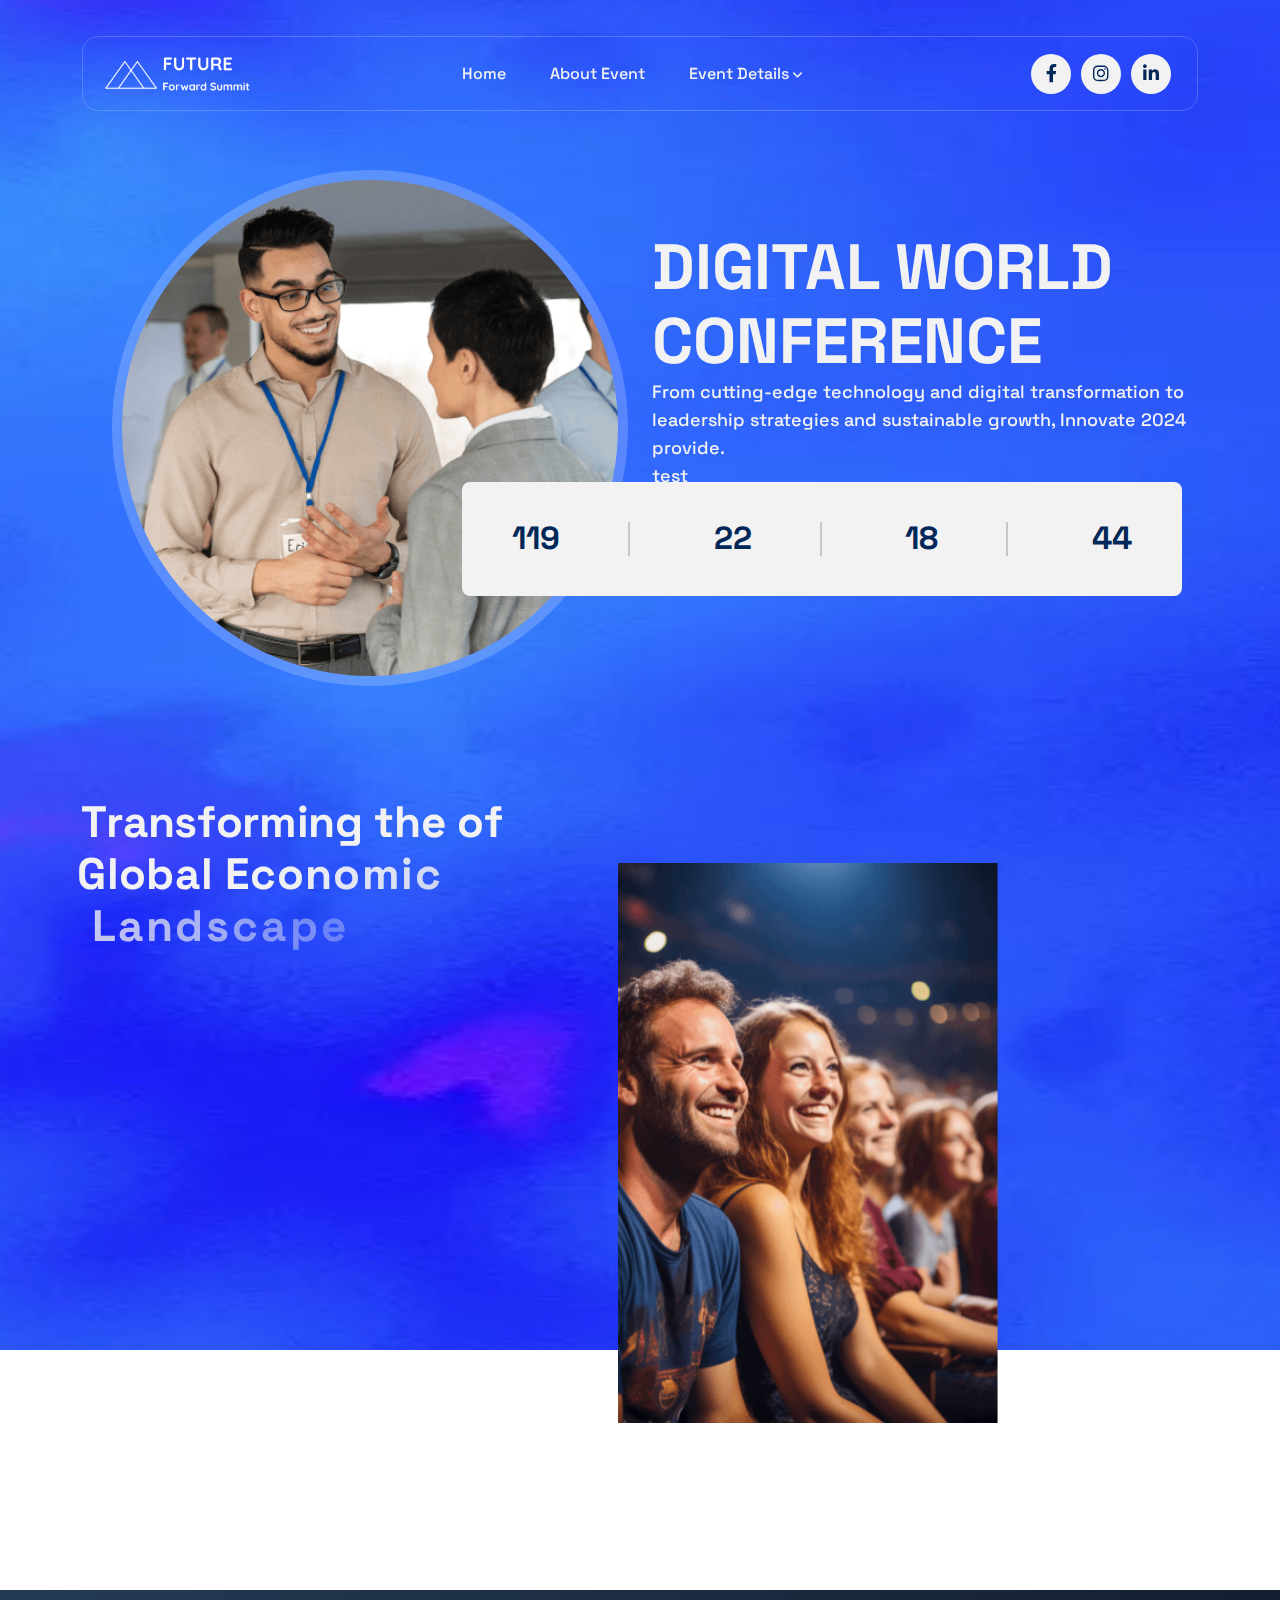
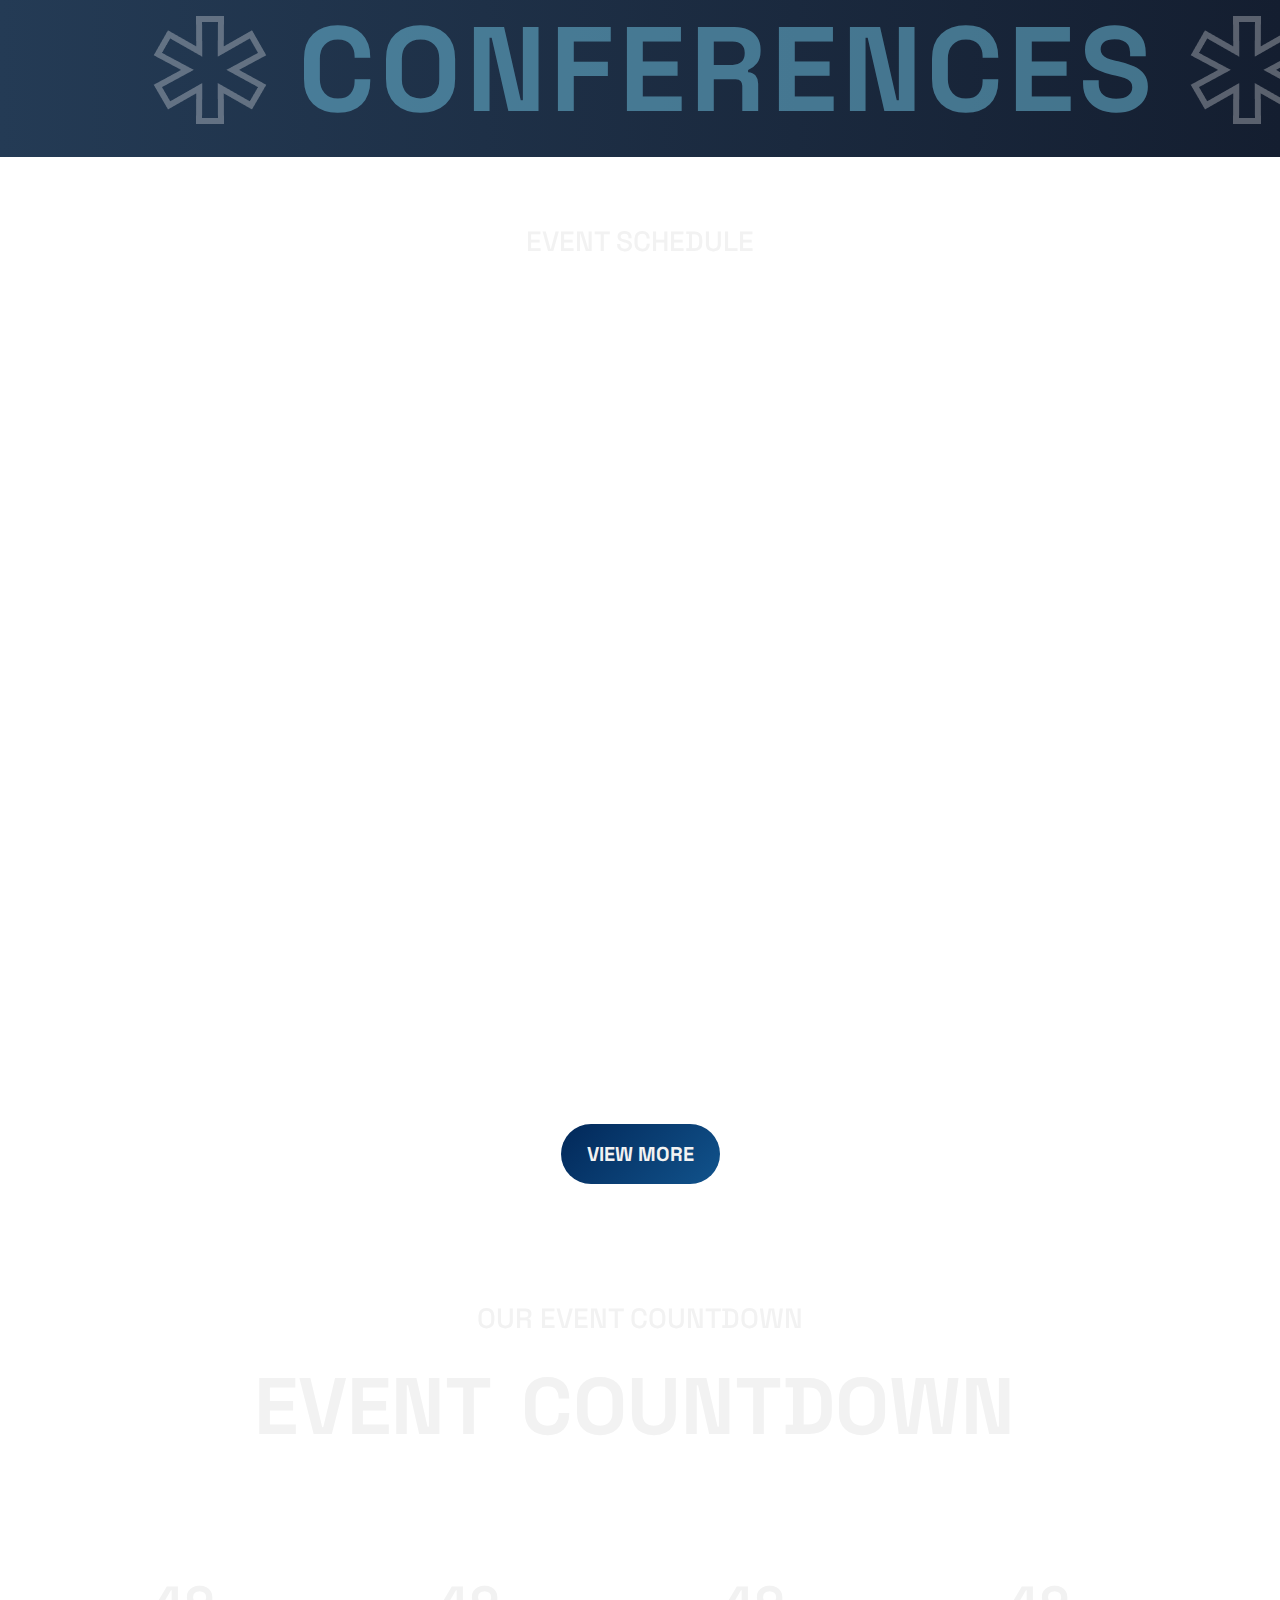
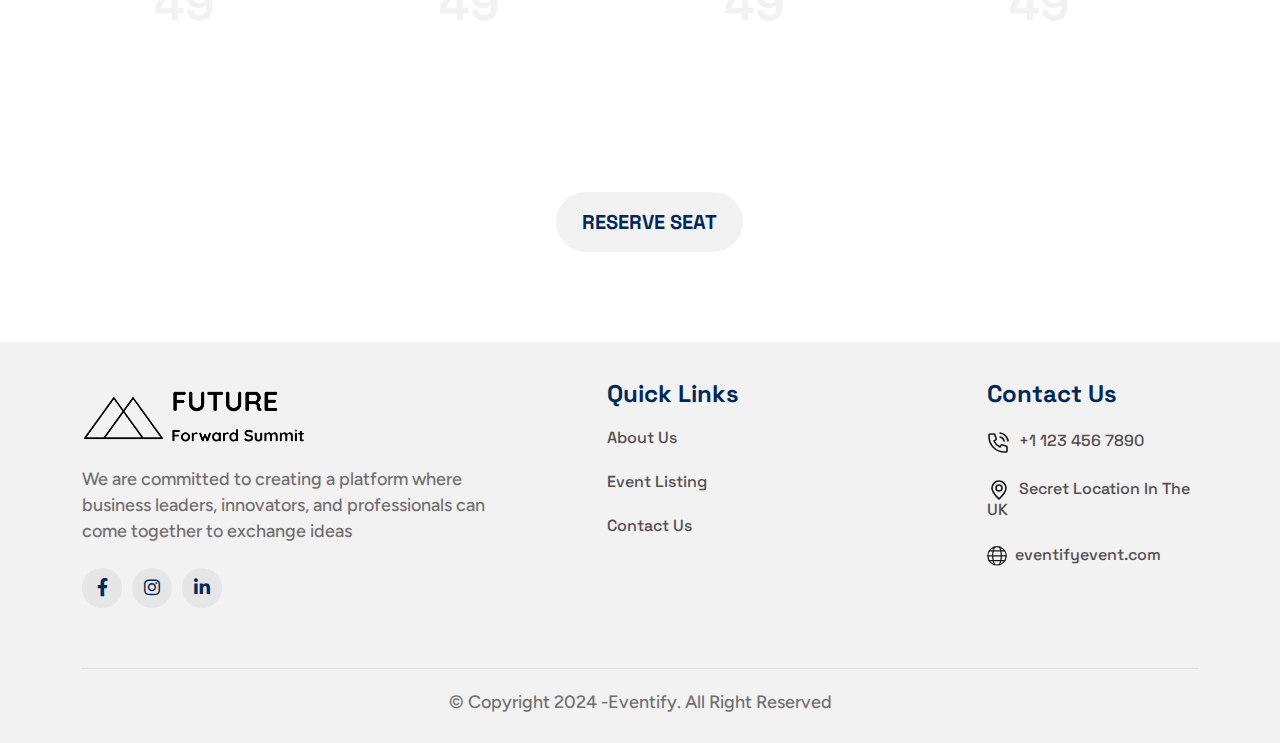
==== commit cb8e7344: "final-version" ====
--- a/index.html
+++ b/index.html
@@ -92,17 +92,16 @@
 											<li><a href="speakers.html">Speakers</a></li>
 										</ul>
 									</li>
-									
+
 								</ul>
 							</div>
 							<div class="btn-area">
 								<ul>
-								  <li><a href="#"><i class="fa-brands fa-facebook-f"></i></a></li>
-								  <li><a href="#"><i class="fa-brands fa-instagram"></i></a></li>
-								  <li><a href="#"><i class="fa-brands fa-linkedin-in"></i></a></li>
+									<li><a href="#"><i class="fa-brands fa-facebook-f"></i></a></li>
+									<li><a href="#"><i class="fa-brands fa-instagram"></i></a></li>
+									<li><a href="#"><i class="fa-brands fa-linkedin-in"></i></a></li>
 								</ul>
 							</div>
-							<div class="body-overlay"></div>
 						</div>
 					</div>
 				</div>
@@ -181,22 +180,33 @@
 				<div class="col-lg-12">
 					<div class="tab-container">
 						<div class="row">
-							<div class="col-lg-6">
+							<div class="col-lg-6 order-lg-2 order-1 text-center text-lg-start">
+								<div class="heading-area sp5">
+									<h1>Digital World Conference</h1>
+									<p>From cutting-edge technology and digital transformation to leadership
+										strategies
+										and
+										sustainable growth, Innovate 2024 provide.</p>
+									<p>test</p>
+									<div class="space32"></div>
+									<div class="btn-area1">
+										<a href="#" class="vl-btn5 btn2"><img class="icn-light"
+												src="assets/img/icons/clock1.svg" alt="" /> 10.00 AM -12.00 PM
+											| </a>
+										<a href="#" class="vl-btn5 btn2"><img class="icn-light"
+												src="assets/img/icons/location1.svg" alt="" /> 26/C Asana, New
+											York </a>
+									</div>
+								</div>
+							</div>
+							<div class="col-lg-6 order-lg-1 order-2 text-center">
 								<div class="tab-content" id="tab-content">
 									<div class="about3-images">
 										<div class="img1" data-aos="zoom-in" data-aos-duration="1000">
-											<img src="assets/img/all-images/hero/hero-img9.png" alt="">
+											<img src="assets/img/all-images/hero/hero-img9.png" alt=""
+												class="img-fluid mx-auto">
 										</div>
 									</div>
-								</div>
-							</div>
-							<div class="col-lg-6">
-								<div class="heading-area sp9">
-									<h1 class="text-anime-style-3">Digital World  Conference</h1>
-									<p>From cutting-edge technology and digital transformation to leadership strategies
-										and
-										sustainable growth, Innovate 2024 provide.</p>
-									<div class="space32"></div>
 								</div>
 							</div>
 						</div>
@@ -346,7 +356,7 @@
 			<div class="row">
 				<div class="col-lg-8 m-auto">
 					<div class="event2-header heading8 text-center space-margin80">
-						<h5><img src="assets/img/icons/sub-logo1.svg" alt="" /> Event Schedule</h5>
+						<h5> Event Schedule</h5>
 						<div class="space32"></div>
 						<h2 class="text-anime-style-3">Digital event <span>lists</span></h2>
 					</div>
@@ -372,11 +382,7 @@
 												<ul>
 													<li>
 														<a href="#"><img src="assets/img/icons/clock1.svg"
-																alt="" />10.00 AM -12.00 PM <span> | </span></a>
-													</li>
-													<li>
-														<a href="#"><img src="assets/img/icons/location1.svg"
-																alt="" />26/C Asana, New York </a>
+																alt="" />10.00 AM -12.00 PM </a>
 													</li>
 												</ul>
 												<div class="space20"></div>
@@ -385,35 +391,12 @@
 												<div class="space24"></div>
 												<div class="author-area">
 													<div class="autho-name-area">
-														<div class="img1">
-															<img src="assets/img/all-images/testimonials/testimonial-img1.png"
-																alt="" />
-														</div>
 														<div class="text">
 															<a href="speakers.html">Alex Roberton</a>
 															<div class="space8"></div>
 															<p>UI/UX Designer</p>
 														</div>
 													</div>
-
-													<div class="autho-name-area"
-														style="padding: 0 0 0 12px; border: none">
-														<div class="img1">
-															<img src="assets/img/all-images/testimonials/testimonial-img2.png"
-																alt="" />
-														</div>
-														<div class="text">
-															<a href="speakers.html">Alexys Archer</a>
-															<div class="space8"></div>
-															<p>WP Developer</p>
-														</div>
-													</div>
-												</div>
-												<div class="space24"></div>
-												<div class="btn-area1">
-													<a href="pricing-plan.html" class="vl-btn5"><span class="demo">Buy
-															ticket</span><span class="arrow"><i
-																class="fa-solid fa-arrow-right"></i></span></a>
 												</div>
 											</div>
 										</div>
@@ -433,11 +416,7 @@
 												<ul>
 													<li>
 														<a href="#"><img src="assets/img/icons/clock1.svg"
-																alt="" />10.00 AM -12.00 PM <span> | </span></a>
-													</li>
-													<li>
-														<a href="#"><img src="assets/img/icons/location1.svg"
-																alt="" />26/C Asana, New York </a>
+																alt="" />10.00 AM -12.00 PM </a>
 													</li>
 												</ul>
 												<div class="space20"></div>
@@ -446,35 +425,12 @@
 												<div class="space24"></div>
 												<div class="author-area">
 													<div class="autho-name-area">
-														<div class="img1">
-															<img src="assets/img/all-images/testimonials/testimonial-img1.png"
-																alt="" />
-														</div>
 														<div class="text">
 															<a href="speakers.html">Alex Roberton</a>
 															<div class="space8"></div>
 															<p>UI/UX Designer</p>
 														</div>
 													</div>
-
-													<div class="autho-name-area"
-														style="padding: 0 0 0 12px; border: none">
-														<div class="img1">
-															<img src="assets/img/all-images/testimonials/testimonial-img2.png"
-																alt="" />
-														</div>
-														<div class="text">
-															<a href="speakers.html">Alexys Archer</a>
-															<div class="space8"></div>
-															<p>WP Developer</p>
-														</div>
-													</div>
-												</div>
-												<div class="space24"></div>
-												<div class="btn-area1">
-													<a href="pricing-plan.html" class="vl-btn5"><span class="demo">Buy
-															ticket</span><span class="arrow"><i
-																class="fa-solid fa-arrow-right"></i></span></a>
 												</div>
 											</div>
 											<div class="space30 d-lg-none d-block"></div>
@@ -494,8 +450,9 @@
 			</div>
 			<div class="row">
 				<div class="col-lg-12 m-auto">
+					<div class="space60"></div>
 					<div class="btn-area1 text-center">
-						<a href="contact.html" class="vl-btn5 btn2"><span class="demo">View More</span></a>
+						<a href="event.html" class="vl-btn5 btn2"><span class="demo">View More</span></a>
 					</div>
 				</div>
 			</div>
@@ -509,7 +466,7 @@
 			<div class="row">
 				<div class="col-lg-9 m-auto">
 					<div class="heading8 text-center space-margin80">
-						<h5><img src="assets/img/icons/sub-logo1.svg" alt="" />our event countdown</h5>
+						<h5>our event countdown</h5>
 						<div class="space32"></div>
 						<h2>Event <span>Countdown</span></h2>
 					</div>
--- a/assets/css/main.css
+++ b/assets/css/main.css
@@ -486,7 +486,7 @@
   --ztc-text-text-18: #0D0400;
   --ztc-text-text-19: #44403E;
   --ztc-text-text-20: #4AF8BA;
-  --ztc-bg-bg-1: #fff;
+  --ztc-bg-bg-1: #F2F2F2;
   --ztc-bg-bg-2: #1A1719;
   --ztc-bg-bg-3: #FFBA00;
   --ztc-bg-bg-4: #032530;
@@ -1310,7 +1310,7 @@
 .vl-btn5 span.demo {
   display: inline-block;
   border-radius: 40px;
-  background: linear-gradient(135deg, #FF7A00 0%, #F00 100%);
+  background: linear-gradient(135deg, #022859 0%, #11538C 100%);
   transition: all 0.4s;
   border-radius: 70px;
   padding: 20px 26px;
@@ -1318,7 +1318,7 @@
 .vl-btn5 span.arrow {
   display: inline-block;
   border-radius: 40px;
-  background: linear-gradient(135deg, #FF7A00 0%, #F00 100%);
+  background: linear-gradient(135deg, #022859 0%, #11538C 100%);
   transition: all 0.4s;
   height: 54px;
   text-align: center;
@@ -2935,7 +2935,7 @@
   background-position: center;
   background-repeat: no-repeat;
   background-size: cover;
-  padding: 160px 0 90px;
+  padding: 160px 0 80px;
 }
 .inner-page-header .heading1 a {
   color: var(--ztc-text-text-1);
@@ -3311,12 +3311,14 @@
   font-style: normal;
   font-weight: var(--ztc-weight-bold);
   line-height: 74px;
+  text-align: left !important;
   text-transform: uppercase;
 }
 @media (max-width: 767px) {
   .hero7-section-area .heading-area h1 {
     font-size: var(--ztc-font-size-font-s40);
     line-height: 50px;
+    text-align: center !important;
   }
 }
 .hero7-section-area .heading-area p {
@@ -4232,7 +4234,7 @@
 }
 
 .mobile-sidebar.mobile-sidebar1 {
-  background: #fff;
+  background: #f2f2f2;
 }
 .mobile-sidebar.mobile-sidebar1 .menu-close {
   color: var(--ztc-bg-bg-2);
@@ -4325,7 +4327,7 @@
 }
 
 .mobile-sidebar.mobile-sidebar2 {
-  background: #fff;
+  background: #f2f2f2;
 }
 .mobile-sidebar.mobile-sidebar2 .menu-close {
   color: var(--ztc-bg-bg-4);
@@ -4417,7 +4419,7 @@
 }
 
 .mobile-sidebar.mobile-sidebar3 {
-  background: #fff;
+  background: #f2f2f2;
 }
 .mobile-sidebar.mobile-sidebar3 .menu-close {
   color: var(--ztc-bg-bg-6);
@@ -4510,7 +4512,7 @@
 }
 
 .mobile-sidebar.mobile-sidebar4 {
-  background: #fff;
+  background: #f2f2f2;
 }
 .mobile-sidebar.mobile-sidebar4 .menu-close {
   color: var(--ztc-bg-bg-4);
@@ -4595,7 +4597,7 @@
 }
 
 .mobile-header.mobile-haeder5 {
-  background: var(--ztc-bg-bg-2);
+  background: var(--ztc-bg-bg-8);
   position: fixed;
 }
 .mobile-header.mobile-haeder5 .mobile-logo {
@@ -4608,8 +4610,13 @@
   color: var(--ztc-bg-bg-1);
 }
 
+.mobile-sidebar.mobile-sidebar5 .logosicon-area .logos img{
+  width: 50%;
+  height: 50%;
+}
+
 .mobile-sidebar.mobile-sidebar5 {
-  background: #fff;
+  background: #f2f2f2;
 }
 .mobile-sidebar.mobile-sidebar5 .menu-close {
   color: var(--ztc-bg-bg-4);
@@ -4701,7 +4708,7 @@
 }
 
 .mobile-sidebar.mobile-sidebar6 {
-  background: #fff;
+  background: #f2f2f2;
 }
 .mobile-sidebar.mobile-sidebar6 .menu-close {
   color: var(--ztc-bg-bg-2);
@@ -4800,7 +4807,7 @@
 }
 
 .mobile-sidebar.mobile-sidebar7 {
-  background: #fff;
+  background: #f2f2f2;
 }
 .mobile-sidebar.mobile-sidebar7 .menu-close {
   color: var(--ztc-bg-bg-2);
@@ -4893,7 +4900,7 @@
 }
 
 .mobile-sidebar.mobile-sidebar8 {
-  background: #fff;
+  background: #f2f2f2;
 }
 .mobile-sidebar.mobile-sidebar8 .menu-close {
   color: var(--ztc-bg-bg-2);
@@ -4985,7 +4992,7 @@
 }
 
 .mobile-sidebar.mobile-sidebar9 {
-  background: #fff;
+  background: #f2f2f2;
 }
 .mobile-sidebar.mobile-sidebar9 .menu-close {
   color: var(--ztc-bg-bg-13);
@@ -7287,9 +7294,15 @@
 .footer7-sertion-area {
   position: relative;
   z-index: 1;
-  background: #FFF3F6;
+  background: #f2f2f2;
   padding: 40px 0 32px;
 }
+
+.footer7-sertion-area .footer-logo-area img {
+  height: 50%;
+  width: 50%;
+}
+
 .footer7-sertion-area .footer-logo-area p {
   color: var(--ztc-text-text-3);
   font-family: var(--ztc-family-font2);
@@ -8723,7 +8736,7 @@
 }
 .homepage1-body .header-area.homepage1 .header-elements .btn-area .search-icon {
   padding: 0 20px 0 0;
-  border-right: 2px solid #fff;
+  border-right: 2px solid #f2f2f2;
 }
 .homepage1-body .header-area.homepage1 .header-elements .btn-area ul {
   margin: 0 0 0 20px;
@@ -10137,7 +10150,7 @@
 .homepage5-body .header-area.homepage5 .header-elements .main-menu ul li .tp-submenu .homemenu-thumb .homemenu-btn .vl-btn5 span.demo {
   display: inline-block;
   border-radius: 40px;
-  background: linear-gradient(135deg, #FF7A00 0%, #F00 100%);
+  background: linear-gradient(135deg, #022859 0%, #11538C 100%);
   transition: all 0.4s;
   border-radius: 70px;
   padding: 20px 26px;
@@ -12244,7 +12257,7 @@
 }
 .attent1-section-area .tab-container .nav-pills .nav-link.active {
   border-radius: 10px;
-  background: linear-gradient(135deg, #FF7A00 0%, #F00 100%);
+  background: linear-gradient(135deg, #022859 0%, #11538C 100%);
 }
 .attent1-section-area .tab-container .nav-pills .nav-link.active svg.svg1 {
   visibility: hidden;
@@ -13160,7 +13173,7 @@
   left: 0;
   top: 0;
   transition: all 0.4s;
-  background: linear-gradient(135deg, #FF7A00 0%, #F00 100%);
+  background: linear-gradient(135deg, #022859 50%, #11538C 100%);
   border-radius: 50%;
   z-index: -1;
   visibility: hidden;
@@ -13856,7 +13869,7 @@
   transition: all 0.4s;
   background-clip: none;
   -webkit-background-clip: none;
-  -webkit-text-fill-color: #fff;
+  -webkit-text-fill-color: #f2f2f2;
   color: var(--ztc-text-text-1) !important;
 }
 .others-pricing-area2 .pricing-boarea.box2 .btn-area1 .vl-btn9::after {
@@ -13959,7 +13972,7 @@
   color: var(--ztc-text-text-1);
   background-clip: none;
   -webkit-background-clip: none;
-  -webkit-text-fill-color: #fff;
+  -webkit-text-fill-color: #f2f2f2;
   background: none;
   transition: all 0.4s;
 }
@@ -14084,7 +14097,7 @@
   transition: all 0.6s;
 }
 .brands5-section-area .marquee-item {
-  color: #6E7DE9;
+  color: #6cbad98a;
   font-family: var(--ztc-family-font1);
   font-size: 120px;
   font-style: normal;
@@ -14338,7 +14351,7 @@
   width: 100%;
   height: 400px;
   z-index: 9999;
-  background-color: #fff;
+  background-color: #f2f2f2;
   transform: translate3d(0, -100%, 0);
   transition: transform 0.85s cubic-bezier(0.175, 1, 0.275, 1), visibility 0.8s step-end;
 }
@@ -14534,7 +14547,7 @@
 .no-thanks {
   margin-top: 16px;
   font-size: 20px;
-  color: #fff;
+  color: #f2f2f2;
   cursor: pointer;
 }
 
@@ -15585,7 +15598,7 @@
   width: 56px;
   text-align: center;
   line-height: 56px;
-  background: #FFBA00;
+  background: #11538C;
   border-radius: 50%;
   position: absolute;
   left: 43%;
@@ -15593,7 +15606,7 @@
   z-index: 1;
 }
 .event-team-area .event-widget-area .event2-boxarea h1.active {
-  background: #FFBA00;
+  background: #11538C;
   color: var(--ztc-text-text-2);
 }
 @media (max-width: 767px) {
@@ -15779,7 +15792,7 @@
   overflow: hidden;
   position: relative;
   z-index: 1;
-  border: 2px solid #fff;
+  border: 2px solid #f2f2f2;
   border-radius: 270px;
   padding: 24px;
 }
@@ -15867,7 +15880,7 @@
   margin: 0 10px 0 0;
 }
 .team5-section-area .our-team-boxarea .team-widget-area .img1 ul li a:hover {
-  background: linear-gradient(135deg, #FF7A00 0%, #F00 100%);
+  background: linear-gradient(135deg, #022859 0%, #11538C 100%);
   transition: all 0.4s;
   color: var(--ztc-text-text-1);
 }
@@ -16092,7 +16105,7 @@
   line-height: 44px;
   color: var(--ztc-text-text-2);
   font-size: var(--ztc-font-size-font-s18);
-  background: #fff;
+  background: #f2f2f2;
   margin: 0 10px 0 0;
 }
 .team7-section-area .team-slider-area7 .team-widget-boxarea .img1 ul li a:hover {
@@ -16232,7 +16245,7 @@
   line-height: 44px;
   color: var(--ztc-text-text-2);
   font-size: var(--ztc-font-size-font-s18);
-  background: #fff;
+  background: #f2f2f2;
   margin: 0 10px 0 0;
 }
 .team8-section-rea .team-slider-area8 .team-widget-boxarea .img1 ul li a:hover {
@@ -16370,7 +16383,7 @@
   line-height: 44px;
   color: var(--ztc-text-text-18);
   font-size: var(--ztc-font-size-font-s18);
-  background: #fff;
+  background: #f2f2f2;
   margin: 0 10px 0 0;
 }
 .team9-section-rea .team-slider-area8 .team-widget-boxarea .img1 ul li a:hover {
@@ -18578,7 +18591,7 @@
   border-radius: 4px;
   padding: 20px 26px;
   border-radius: var(--rounded-lg, 8px);
-  background: #fff;
+  background: #f2f2f2;
   overflow: hidden;
 }
 .cta9-section-area .cta1-main-boxarea .timer-btn-area .btn-area1 .vl-btn9::after {
@@ -19539,7 +19552,7 @@
   transition: all 0.4s;
 }
 .about3-section-area .about3-images .img2 {
-  background: #fff;
+  background: #f2f2f2;
   border-radius: 50%;
   padding: 10px;
   position: absolute;
@@ -19574,7 +19587,7 @@
   }
 }
 .about3-section-area .about3-images .img3 {
-  background: #fff;
+  background: #f2f2f2;
   border-radius: 50%;
   padding: 10px;
   position: absolute;
@@ -20343,7 +20356,7 @@
   transition: all 0.4s;
 }
 .about10-section-area .about10-images .img2 {
-  background: #fff;
+  background: #f2f2f2;
   border-radius: 50%;
   padding: 10px;
   position: absolute;
@@ -20378,7 +20391,7 @@
   }
 }
 .about10-section-area .about10-images .img3 {
-  background: #fff;
+  background: #f2f2f2;
   border-radius: 50%;
   padding: 10px;
   position: absolute;
@@ -22077,7 +22090,7 @@
   width: 56px;
   text-align: center;
   line-height: 56px;
-  background: linear-gradient(135deg, #FF7A00 0%, #F00 100%);
+  background: linear-gradient(135deg, #418FBF 0%, #11538C 100%);
   border-radius: 50%;
   position: absolute;
   left: 43%;
@@ -22085,7 +22098,7 @@
   z-index: 1;
 }
 .event5-section-area .event-widget-area .event2-boxarea h1.active {
-  background: linear-gradient(135deg, #FF7A00 0%, #F00 100%);
+  background: linear-gradient(135deg, #022859 0%, #11538C 100%);
   color: var(--ztc-text-text-1);
 }
 @media (max-width: 767px) {
@@ -22174,7 +22187,6 @@
   display: flex;
   align-items: center;
   padding: 0 12px 0 0;
-  border-right: 1px solid #5D9BFA;
 }
 @media (max-width: 767px) {
   .event5-section-area .event-widget-area .event2-boxarea .content-area .author-area .autho-name-area .img1 {
@@ -22583,7 +22595,7 @@
 .event7-section-area .tab-content .tab-pane .tabs-widget-boxarea .all-content-area .content-area ul li a span {
   margin: 0 8px;
 }
-.event7-section-area .tab-content .tab-pane .tabs-widget-boxarea .all-content-area .content-area ul li a img {
+.event7-section-area .tab-content .tab-pane .tabs-widget-boxarea .all-content-area .content-area ul li a img, .icn-light {
   filter: brightness(0) invert(1);
 }
 .event7-section-area .tab-content .tab-pane .tabs-widget-boxarea .all-content-area .content-area a.head {
@@ -22620,7 +22632,7 @@
   padding: 8px 8px 8px 20px;
   display: inline-block;
   border-radius: 100px;
-  border: 1px solid #fff;
+  border: 1px solid #f2f2f2;
 }
 .event7-section-area .tab-content .tab-pane .tabs-widget-boxarea .all-content-area .content-area .vl-btn7 span {
   height: 36px;
@@ -22903,7 +22915,7 @@
 }
 .event9-section-area .tabs-button ul li button {
   border-radius: 8px;
-  background: #fff;
+  background: #f2f2f2;
   padding: 8px;
   width: 180px;
   display: flex;
